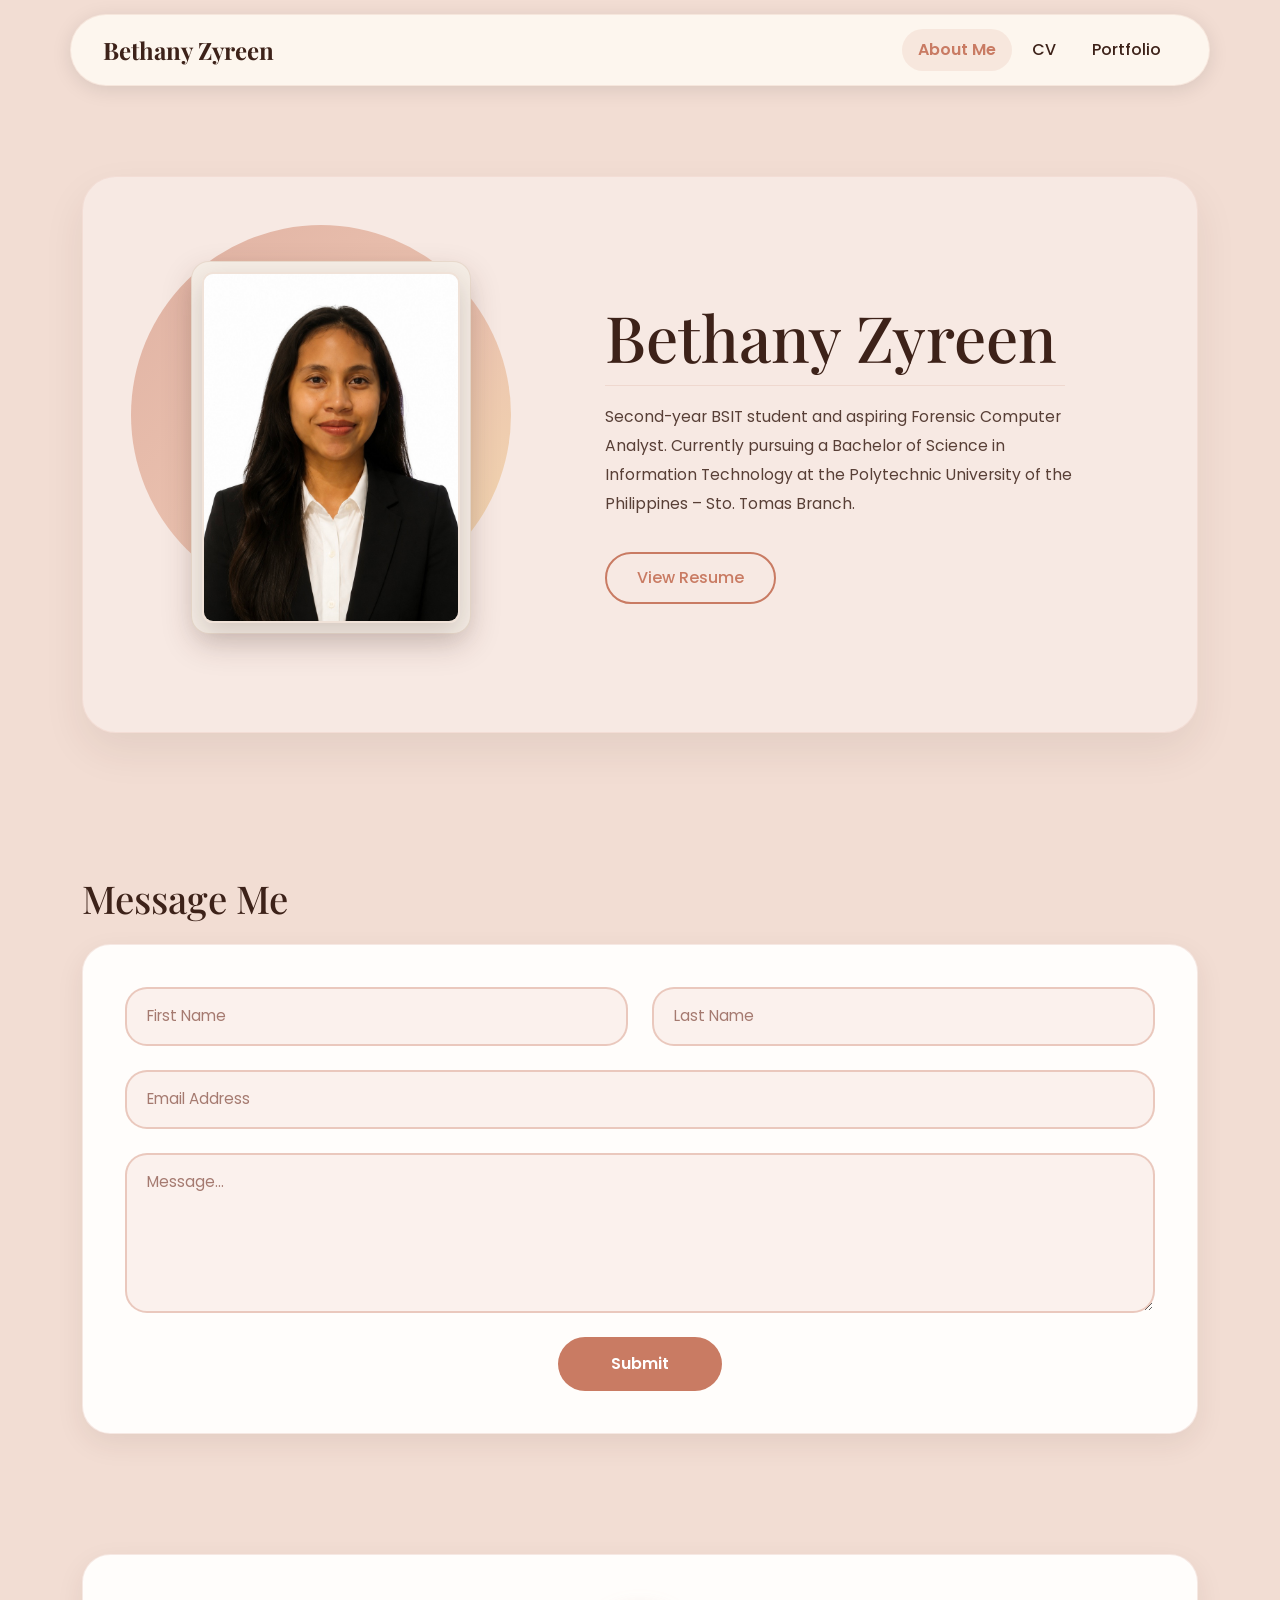
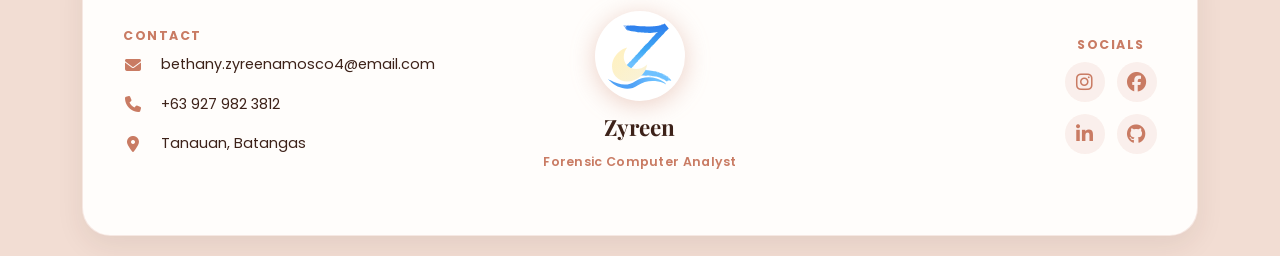
==== index.html @ 539d7c27 "personal portfolio" ====
<!DOCTYPE html>
<html lang="en">

<head>
  <meta charset="UTF-8">
  <meta name="viewport" content="width=device-width, initial-scale=1.0">
  <title> Zyreen – Portfolio</title>
  <link rel="icon" type="image/svg+xml" href="assets/img/Group13.svg">
  <link href="https://cdn.jsdelivr.net/npm/bootstrap@5.3.3/dist/css/bootstrap.min.css" rel="stylesheet">
  <link
    href="https://fonts.googleapis.com/css2?family=Playfair+Display:wght@600;700&family=Italianno&family=Poppins:wght@300;400;500;600&display=swap"
    rel="stylesheet">
  <link rel="stylesheet" href="https://cdnjs.cloudflare.com/ajax/libs/font-awesome/6.5.0/css/all.min.css">
  <link rel="stylesheet" href="assets/css/style.css">
</head>

<body>

  <!-- NAVBAR -->
  <nav class="navbar navbar-expand-lg fixed-top custom-nav">
    <div class="container">
      <a class="navbar-brand logo" href="index.html"> Bethany Zyreen</a>
      <button class="navbar-toggler" type="button" data-bs-toggle="collapse" data-bs-target="#menu" aria-controls="menu"
        aria-expanded="false" aria-label="Toggle navigation">
        <span class="navbar-toggler-icon"></span>
      </button>
      <div class="collapse navbar-collapse" id="menu">
        <ul class="navbar-nav ms-auto">
          <li class="nav-item"><a href="index.html" class="nav-link active">About Me</a></li>
          <li class="nav-item"><a href="cv.html" class="nav-link">CV</a></li>
          <li class="nav-item"><a href="portfolio.html" class="nav-link">Portfolio</a></li>
        </ul>
      </div>
    </div>
  </nav>

  <!-- HERO -->
  <section class="hero-section">
    <div class="container">
      <div class="hero-flex">

        <div class="hero-photo-col">
          <span class="hero-decor-circle" aria-hidden="true"></span>
          <div class="photo-frame">
            <div class="profile-wrapper">
              <img src="assets/img/pfpf.jpeg" alt="Profile" class="hero-image">
            </div>
          </div>
        </div>

        <div class="hero-text-col">
          <h2 class="hero-name-script">Bethany Zyreen</h2>
          <div class="hero-divider"></div>
          <p class="hero-text">
            Second-year BSIT student and aspiring Forensic Computer Analyst. Currently pursuing a Bachelor of Science in
            Information Technology at the Polytechnic University of the Philippines – Sto. Tomas Branch.
          </p>

          <a href="resume.html" class="btn btn-main hero-btn">View Resume</a>
        </div>

      </div>
    </div>
  </section>

  <!-- CONTACT -->
  <section class="section">
    <div class="container">
      <h2 class="section-title">Message Me</h2>
      <div class="card-section">
        <form action="https://formspree.io/f/xqeowqlp" method="POST">
          <div class="row">
            <div class="col-12 col-md-6 mb-4">
              <input type="text" name="first_name" class="form-control custom-input" placeholder="First Name" required>
            </div>
            <div class="col-12 col-md-6 mb-4">
              <input type="text" name="last_name" class="form-control custom-input" placeholder="Last Name" required>
            </div>
          </div>
          <input type="email" name="email" class="form-control custom-input mb-4" placeholder="Email Address" required>
          <textarea rows="5" name="message" class="form-control custom-input" placeholder="Message..."
            required></textarea>
          <div class="text-center mt-4">
            <button class="btn btn-submit">Submit</button>
          </div>
        </form>
      </div>
    </div>
  </section>

  <!-- FOOTER -->
  <footer>
    <div class="container">
      <div class="footer-card">
        <div class="row g-4 align-items-center">

          <div class="col-12 col-lg-4 order-1 order-lg-1">
            <p class="footer-section-label">Contact</p>
            <div class="footer-contact">
              <p class="footer-contact-item"><i
                  class="fas fa-envelope footer-icon"></i><span>bethany.zyreenamosco4@email.com</span></p>
              <p class="footer-contact-item"><i class="fas fa-phone footer-icon"></i><span>+63 927 982 3812</span></p>
              <p class="footer-contact-item"><i class="fas fa-map-marker-alt footer-icon"></i><span>Tanauan,
                  Batangas</span></p>
            </div>
          </div>

          <div class="col-12 col-lg-4 order-3 order-lg-2">
            <div class="footer-center">
              <img src="assets/img/Group 20.svg" alt="Zyreen Logo" class="footer-logo-svg">
              <p class="footer-logo-name">Zyreen</p>
              <p class="footer-logo-tagline">Forensic Computer Analyst</p>
            </div>
          </div>

          <div class="col-12 col-lg-4 order-2 order-lg-3 d-flex justify-content-end">
            <div>
              <p class="footer-section-label">Socials</p>
              <div class="footer-socials-icons">
                <a href="https://instagram.com/zyrnchl" target="_blank" rel="noopener noreferrer"
                  class="social-icon-btn" title="Instagram">
                  <i class="fab fa-instagram"></i>
                </a>
                <a href="https://facebook.com/bethanyzyreen" target="_blank" rel="noopener noreferrer"
                  class="social-icon-btn" title="Facebook">
                  <i class="fab fa-facebook"></i>
                </a>
                <a href="https://www.linkedin.com/in/bethanyzyreenamosco" target="_blank" rel="noopener noreferrer"
                  class="social-icon-btn" title="LinkedIn">
                  <i class="fab fa-linkedin-in"></i>
                </a>
                <a href="https://github.com/bethanyzyreen" target="_blank" rel="noopener noreferrer"
                  class="social-icon-btn" title="GitHub">
                  <i class="fab fa-github"></i>
                </a>
              </div>
            </div>
          </div>
        </div>
      </div>
    </div>
  </footer>

  <script src="https://cdn.jsdelivr.net/npm/bootstrap@5.3.3/dist/js/bootstrap.bundle.min.js"></script>
  <script src="assets/js/script.js"></script>
</body>

</html>
---- assets/css/style.css ----
:root {
  --bg: #f2ddd3;
  --nav: #fdf6ee;
  --card: #fff;
  --accent-light: #e8b4a0;
  --accent: #c97b63;
  --dark: #3d2219;
}

body {
  background: var(--bg);
  font-family: 'Poppins', sans-serif;
  padding-top: 100px;
  color: var(--dark);
}

/* ── TYPOGRAPHY ── */
.logo,
.section-title,
.hero-title {
  font-family: 'Playfair Display', serif;
}

/* ── NAVBAR ── */
.custom-nav {
  background: transparent !important;
  box-shadow: none !important;
  padding: 16px 0;
}

.custom-nav .container {
  background: var(--nav);
  border-radius: 50px;
  box-shadow: 0 4px 20px rgba(0, 0, 0, .10);
  padding: 12px 32px !important;
}

.logo {
  font-size: 1.5rem;
  font-weight: 700;
  color: var(--dark) !important;
  text-decoration: none;
}

.nav-link {
  font-weight: 500;
  color: var(--dark) !important;
  margin-left: 8px;
}

/* ── HERO ── */
.hero-section {
  padding: 50px 0;
}

.hero-card {
  background: #fff;
  padding: 20px;
  border-radius: 35px;
  box-shadow: 0 8px 25px rgba(0, 0, 0, .08);
}

.hero-text-col {
  padding-left: 20px;
}

.hero-title {
  font-size: 2.6rem;
  margin-bottom: 6px;
}

.location {
  color: var(--accent);
  font-weight: 600;
  margin-bottom: 16px;
}

.hero-text {
  line-height: 1.8;
  margin-bottom: 24px;
  font-size: 0.95rem;
}

.btn-main,
.btn-project,
.btn-submit {

  border: 2px solid var(--accent);
  color: var(--accent);
  border-radius: 50px;
  padding: 12px 30px;
  font-weight: 500;
  background: transparent;
  text-decoration: none;
  display: inline-block;
  transition: all 0.25s ease;
}


.btn-main,
.btn-project {
  padding: 12px 30px;
}

.hero-btn-col {
  width: 100%;
  margin-top: 24px;
  text-align: center;
}

.hero-btn-col .btn-main {
  display: inline-block;
  width: 100%;
  max-width: 420px;
  text-align: center;
}

@media (max-width: 480px) {
  .hero-btn-col .btn-main {
    padding: 12px 20px;
    font-size: 0.92rem;
    max-width: 100%;
  }
}

.btn-submit {
  padding: 14px 52px;
  font-weight: 600;
}

.btn-main:hover,
.btn-project:hover,
.btn-submit:hover {
  background: var(--accent);
  color: white;
  opacity: 0.95;
}

/* ── SECTIONS ── */
.section {
  padding: 70px 0;
}

.section-title {
  font-size: 2.4rem;
  margin-bottom: 24px;
  color: var(--dark);
}

.card-section {
  background: white;
  padding: 40px;
  border-radius: 30px;
  box-shadow: 0 8px 25px rgba(0, 0, 0, .08);
}

/* ── SKILLS ── */
.skill-list {
  list-style: disc;
  padding-left: 20px;
  line-height: 2.2;
}

.skill-list li {
  font-size: 0.95rem;
}

/* ── EDUCATION ── */
.education-list {
  list-style: disc;
  padding-left: 20px;
}

.education-list li {
  margin-bottom: 20px;
  line-height: 1.8;
  font-size: 0.95rem;
}

.education-list li:last-child {
  margin-bottom: 0;
}

/* ── PROJECTS GRID ── */
.project-grid {
  display: grid;
  grid-template-columns: repeat(auto-fit, minmax(300px, 1fr));
  gap: 28px;
  align-items: stretch;
}

.project-card {
  display: flex;
  flex-direction: row;
  overflow: hidden;
  border-radius: 25px;
  background: white;
  box-shadow: 0 5px 20px rgba(0, 0, 0, .08);
}

.project-image {
  position: relative;
  width: 38%;
  flex-shrink: 0;
  padding: 22px;
  display: flex;
  align-items: center;
  justify-content: center;
  background: var(--accent-light);
  overflow: hidden;
}

.project-image img {
  max-width: 100%;
  max-height: 100%;
  width: auto;
  height: auto;
  object-fit: contain;
  border-radius: 14px;
  box-shadow: 0 14px 30px rgba(61, 34, 25, 0.2);
  transition: transform 0.45s ease, box-shadow 0.45s ease;
}

.project-card:hover .project-image img {
  transform: translateY(-4px) scale(1.035);
  box-shadow: 0 18px 36px rgba(61, 34, 25, 0.26);
}

.project-content {
  padding: 28px;
  flex: 1;
  display: flex;
  flex-direction: column;
}

.project-content h3 {
  font-family: 'Playfair Display', serif;
  font-size: 1.18rem;
  font-weight: 700;
  letter-spacing: 0.2px;
  margin: 8px 0 12px;
  line-height: 1.35;
  color: var(--dark);
}

.project-content p {
  font-size: 0.9rem;
  line-height: 1.7;
  color: #6b4e44;
  margin-bottom: 18px;
}

.project-content .project-tags {
  margin-bottom: 22px;
}

.btn-project {
  border: 2px solid var(--accent);
  color: var(--accent);
  border-radius: 50px;
  padding: 10px 26px;
  font-size: 0.88rem;
  font-weight: 600;
  background: transparent;
  display: inline-flex;
  align-items: center;
  gap: 8px;
  align-self: flex-start;
  margin-top: auto;
  transition: all .25s ease;
}

.btn-project:hover {
  background: var(--accent);
  color: white;
}

.project-content .d-flex.gap-2 {
  flex-wrap: nowrap;
}

.project-content .d-flex.gap-2 .btn-project {
  flex: 1 1 auto;
  justify-content: center;
  white-space: nowrap;
}

@media (max-width: 480px) {
  .project-content .d-flex.gap-2 {
    gap: 8px !important;
  }

  .project-content .d-flex.gap-2 .btn-project {
    padding: 9px 12px;
    font-size: 0.78rem;
    gap: 5px;
  }

  .project-content .d-flex.gap-2 .btn-project i {
    font-size: 0.85rem;
  }
}

/* ── CONTACT FORM ── */
.card-section {
  background: #fff;
  padding: 40px;
  border-radius: 30px;
  border: 1px solid rgba(201, 123, 99, 0.18);
  box-shadow: 0 10px 30px rgba(0, 0, 0, 0.06);
}

.card-section form {
  color: var(--dark);
}

.card-section .section-title {
  color: var(--dark);
}

.custom-input {
  border: 2px solid rgba(201, 123, 99, 0.35);
  border-radius: 22px;
  padding: 16px 20px;
  font-family: 'Poppins', sans-serif;
  font-size: 0.95rem;
  background: #fbf1ed;
  color: #3a2320;
  transition: border-color 0.25s ease, background 0.25s ease, box-shadow 0.25s ease;
}

.custom-input::placeholder {
  color: #a57a70;
  opacity: 1;
}

.custom-input:focus {
  border-color: var(--accent);
  background: white;
  box-shadow: 0 0 0 4px rgba(201, 123, 99, 0.12);
}

textarea.custom-input {
  min-height: 160px;
  resize: vertical;
}

.page-transition-overlay {
  position: fixed;
  inset: 0;
  z-index: 9999;
  background: var(--bg);
  opacity: 1;
  pointer-events: none;
  transition: opacity 0.4s ease;
}

.page-transition-overlay.hidden {
  opacity: 0;
}

.page-transition-overlay.visible {
  opacity: 1;
  pointer-events: all;
}

.btn-submit {
  background: var(--accent);
  color: white;
  padding: 14px 52px;
  border-radius: 50px;
  font-weight: 600;
  border: 1px solid transparent;
  transition: transform 0.2s ease, opacity 0.2s ease, box-shadow 0.2s ease;
  position: relative;
  overflow: hidden;
}

.btn-main,
.btn-project,
.btn-submit,
.back-link {
  transition: transform 0.25s ease, opacity 0.25s ease, box-shadow 0.25s ease;
  position: relative;
  overflow: hidden;
}

.btn-main:hover,
.btn-project:hover,
.btn-submit:hover,
.back-link:hover {
  opacity: 0.95;
  transform: translateY(-2px) scale(1.01);
}

.btn-submit:focus,
.btn-submit:active,
.btn-main:focus,
.btn-main:active,
.btn-project:focus,
.btn-project:active {
  outline: none;
  background: var(--accent);
  color: white;
  box-shadow: 0 0 0 6px rgba(201, 123, 99, 0.18);
}

.back-link:focus,
.back-link:active {
  outline: none;
  background: transparent;
  color: var(--accent);
  box-shadow: none;
}

.animated-card {
  opacity: 0;
  transform: translateY(22px);
  transition: opacity 0.55s ease, transform 0.55s ease;
}

.animated-card.visible {
  opacity: 1;
  transform: translateY(0);
}

.ripple {
  position: absolute;
  border-radius: 50%;
  transform: scale(0);
  background: rgba(255, 255, 255, 0.45);
  pointer-events: none;
}

@keyframes ripple-effect {
  to {
    transform: scale(4);
    opacity: 0;
  }
}

/* ── RESPONSIVE: TABLET ── */
@media (max-width: 991px) {
  .project-grid {
    grid-template-columns: repeat(auto-fit, minmax(280px, 1fr));
    gap: 24px;
  }

  .project-content {
    padding: 26px;
  }

  .project-content h3 {
    font-size: 1.12rem;
  }
}

/* ── RESPONSIVE: MOBILE ── */
@media (max-width: 767px) {
  .card-section {
    padding: 20px 16px;
  }

  .project-grid {
    grid-template-columns: 1fr;
    gap: 20px;
  }

  .project-card {
    flex-direction: column;
    border-radius: 20px;
  }

  .project-image {
    width: 100%;
    height: 190px;
    padding: 16px;
  }

  .project-content {
    padding: 22px 20px;
  }

  .project-content h3 {
    font-size: 1.05rem;
    margin: 6px 0 10px;
  }

  .project-content p {
    font-size: 0.88rem;
    margin-bottom: 14px;
  }

  .project-tags {
    gap: 6px;
  }

  .tag {
    font-size: 0.72rem;
    padding: 3px 10px;
  }

  .btn-project {
    padding: 9px 22px;
    font-size: 0.85rem;
  }

  .page-header {
    padding: 30px 0 16px;
  }

  .section-title {
    font-size: 1.9rem;
  }
}

/* ── FOOTER ── */
footer {
  padding: 40px 0 20px;
}

.footer-card {
  background: white;
  padding: 36px 40px;
  border-radius: 30px;
  box-shadow: 0 8px 25px rgba(0, 0, 0, .08);
  font-size: 0.93rem;
}

.footer-card p {
  margin-bottom: 8px;
}

.footer-icon {
  color: var(--accent);
  margin-right: 8px;
  font-size: 1rem;
}

.copyright {
  text-align: center;
  margin-top: 30px;
  font-weight: 600;
  font-size: 0.9rem;
  color: var(--dark);
}

/* ── SUNSET PAGES PROJECT ── */
.sunset-bg {
  background: linear-gradient(160deg, #c97b63 0%, #d4886a 30%, #e8a87c 55%, #f2c87a 80%, #c97b63 100%);
  display: flex;
  align-items: center;
  justify-content: center;
}

.sunset-icon {
  font-size: 3rem;
  color: rgba(255, 255, 255, 0.85);
  text-align: center;
}

.project-badge {
  display: inline-block;
  background: var(--accent-light);
  color: var(--dark);
  font-size: 0.75rem;
  font-weight: 600;
  padding: 4px 14px;
  border-radius: 50px;
  margin-bottom: 14px;
}

.project-tags {
  display: flex;
  flex-wrap: wrap;
  gap: 8px;
  margin-top: 10px;
}

.tag {
  background: #f9ede8;
  color: var(--accent);
  border: 1px solid var(--accent-light);
  font-size: 0.78rem;
  font-weight: 500;
  padding: 4px 12px;
  border-radius: 50px;
}

.page-header {
  padding: 50px 0 30px;
}

.page-subtitle {
  color: var(--accent);
  font-weight: 500;
  font-size: 1rem;
  margin-top: -10px;
  margin-bottom: 0;
}

.nav-link.active {
  color: var(--accent) !important;
  font-weight: 600;
}

.timeline-list {
  list-style: none;
  padding: 0;
  margin: 0;
  position: relative;
}

.timeline-list::before {
  content: '';
  position: absolute;
  left: 10px;
  top: 8px;
  bottom: 8px;
  width: 2px;
  background: var(--accent-light);
}

.timeline-item {
  display: flex;
  gap: 20px;
  margin-bottom: 32px;
  position: relative;
}

.timeline-item:last-child {
  margin-bottom: 0;
}

.timeline-dot {
  width: 22px;
  height: 22px;
  border-radius: 50%;
  background: var(--accent);
  flex-shrink: 0;
  margin-top: 2px;
  box-shadow: 0 0 0 4px var(--accent-light);
  z-index: 1;
}

.timeline-body {
  flex: 1;
}

.timeline-year {
  display: inline-block;
  background: var(--accent-light);
  color: var(--dark);
  font-size: 0.75rem;
  font-weight: 600;
  padding: 3px 12px;
  border-radius: 50px;
  margin-bottom: 6px;
}

.timeline-body h5 {
  font-family: 'Playfair Display', serif;
  font-size: 1.05rem;
  margin-bottom: 2px;
}

.timeline-body p {
  font-size: 0.88rem;
  color: #7a5a50;
  margin: 0;
}

/* ── SKILL BARS (CV Skills) ── */
.skill-group-label {
  font-weight: 600;
  font-size: 0.85rem;
  text-transform: uppercase;
  letter-spacing: 1px;
  color: var(--accent);
  margin-bottom: 16px;
}

.skill-bars {
  display: flex;
  flex-direction: column;
  gap: 14px;
}

.skill-bar-item {
  display: flex;
  flex-direction: column;
  align-items: stretch;
  gap: 10px;
  padding: 16px 18px;
  background: linear-gradient(135deg, #fffaf7 20%, #ffffff 65%);
  border: 1px solid rgba(201, 123, 99, 0.14);
  border-radius: 16px;
  box-shadow: 0 8px 20px rgba(201, 123, 99, 0.08);
  transition: transform 0.2s ease, box-shadow 0.2s ease, border-color 0.2s ease;
}

.skill-bar-item:hover {
  transform: translateY(-2px);
  border-color: rgba(201, 123, 99, 0.3);
  box-shadow: 0 12px 26px rgba(201, 123, 99, 0.14);
}

.skill-bar-item span {
  display: flex;
  align-items: center;
  gap: 8px;
  width: auto;
  font-size: 0.9rem;
  font-weight: 600;
  color: var(--dark);
}

.skill-bar-item span::before {
  content: "";
  width: 9px;
  height: 9px;
  border-radius: 50%;
  background: var(--accent);
  box-shadow: 0 0 0 5px rgba(201, 123, 99, 0.12);
  flex-shrink: 0;
}

.bar {
  width: 100%;
  height: 11px;
  background: #f4e4dc;
  border-radius: 50px;
  overflow: hidden;
  box-shadow: inset 0 1px 3px rgba(61, 34, 25, 0.08);
}

.fill {
  height: 100%;
  background: linear-gradient(90deg, var(--accent) 0%, #df9b7c 58%, #f0c97a 100%);
  border-radius: 50px;
  box-shadow: 0 3px 10px rgba(201, 123, 99, 0.25);
}

/* ── SUNSET PAGES EXPANDED CARD ── */
.project-card--vertical {
  flex-direction: column;
}

.sunset-bg--wide {
  width: 100%;
  min-height: 200px;
  padding: 40px 20px;
  flex-direction: column;
  gap: 12px;
}

.sunset-tagline {
  color: rgba(255, 255, 255, 0.92);
  font-style: italic;
  font-size: 0.95rem;
  margin-top: 12px;
  margin-bottom: 0;
  text-align: center;
  line-height: 1.6;
}

/* About / section blocks inside card */
.sp-block {
  margin-bottom: 22px;
}

.sp-heading {
  font-weight: 700;
  font-size: 0.82rem;
  text-transform: uppercase;
  letter-spacing: 1px;
  color: var(--accent);
  margin-bottom: 10px;
}

.sp-heading i {
  margin-right: 6px;
}

.sp-block p {
  margin-bottom: 8px;
}

/* Genre list */
.sp-genres {
  display: flex;
  flex-direction: column;
  gap: 10px;
}

.sp-genre-item {
  background: #fdf6ee;
  border-left: 3px solid var(--accent);
  border-radius: 0 12px 12px 0;
  padding: 10px 16px;
}

.sp-genre-title {
  display: block;
  font-weight: 600;
  font-size: 0.92rem;
  color: var(--dark);
  margin-bottom: 2px;
}

.sp-genre-desc {
  font-size: 0.83rem;
  color: #7a5a50;
}

/* Feature pills */
.sp-features {
  display: flex;
  flex-wrap: wrap;
  gap: 10px;
}

.sp-feature {
  background: #fdf6ee;
  border: 1px solid var(--accent-light);
  border-radius: 50px;
  padding: 7px 16px;
  font-size: 0.83rem;
  font-weight: 500;
  color: var(--dark);
}

.sp-feature i {
  color: var(--accent);
  margin-right: 6px;
}

/* ── PROJECT DETAIL PAGES ── */
.detail-hero {
  padding: 80px 20px 60px;
  text-align: center;
}

.sunset-hero {
  background: linear-gradient(160deg, #c97b63 0%, #d4886a 35%, #e8a87c 60%, #f2c97a 100%);
}

.furniture-hero {
  background: linear-gradient(160deg, #c97b63 0%, #d4956a 40%, #e8b86a 75%, #f0c97a 100%);
}

.detail-hero-icon {
  font-size: 3.5rem;
  color: rgba(255, 255, 255, 0.9);
  margin-bottom: 16px;
  display: block;
}

.detail-hero-title {
  font-family: 'Playfair Display', serif;
  font-size: 2.8rem;
  color: white;
  margin-bottom: 8px;
  text-shadow: 0 2px 10px rgba(0, 0, 0, 0.15);
}

.detail-hero-sub {
  color: rgba(255, 255, 255, 0.88);
  font-size: 1rem;
  font-weight: 500;
  margin-bottom: 10px;
}

.detail-hero-tagline {
  color: rgba(255, 255, 255, 0.92);
  font-style: italic;
  font-size: 1rem;
  margin-bottom: 20px;
}

.detail-badges {
  display: flex;
  gap: 10px;
  justify-content: center;
  flex-wrap: wrap;
  margin-top: 10px;
}

.detail-badges .project-badge {
  background: rgba(255, 255, 255, 0.3);
  color: white;
  border: 1px solid rgba(255, 255, 255, 0.5);
  font-size: 0.82rem;
}

.back-link {
  color: var(--accent);
  font-weight: 600;
  font-size: 0.9rem;
  text-decoration: none;
  display: inline-flex;
  align-items: center;
  gap: 8px;
  transition: opacity .2s;
}

.back-link:hover {
  opacity: 0.75;
  color: var(--accent);
}

.feature-card {
  display: flex;
  gap: 16px;
  align-items: flex-start;
  background: #fdf6ee;
  border-radius: 20px;
  padding: 20px;
  height: 100%;
}

.feature-icon {
  width: 46px;
  height: 46px;
  background: var(--accent);
  border-radius: 12px;
  display: flex;
  align-items: center;
  justify-content: center;
  color: white;
  font-size: 1.1rem;
  flex-shrink: 0;
}

.feature-card h6 {
  font-weight: 600;
  margin-bottom: 6px;
  font-size: 0.95rem;
}

.feature-card p {
  font-size: 0.87rem;
  color: #7a5a50;
  margin: 0;
  line-height: 1.6;
}

/* ── FOOTER LAYOUT FIX ── */
.footer-card .row {
  gap: 0;
  position: relative;
  align-items: center;
}

.footer-card .col-lg-4 {
  display: flex;
  flex-direction: column;
  justify-content: center !important;
}

.footer-card .col-lg-4:nth-child(1) {
  align-items: flex-start;
}

.footer-card .col-lg-4:nth-child(2) {
  align-items: center;
}

.footer-card .col-lg-4:nth-child(3) {
  align-items: flex-end;
}

.footer-card .col-lg-4:nth-child(3)>div {
  display: flex;
  flex-direction: column;
  align-items: center;
}

.footer-card .col-md-6 p {
  display: flex;
  align-items: center;
  gap: 8px;
  margin-bottom: 10px;
  font-size: 0.9rem;
}

.footer-card .col-md-6:first-child p strong {
  min-width: 70px;
}

/* ── PROJECT DETAIL PAGES ── */
.detail-hero {
  padding: 80px 20px 60px;
  text-align: center;
}

.project-screenshot {
  overflow: hidden;
  border-radius: 30px;
  box-shadow: 0 8px 25px rgba(0, 0, 0, .12);
  border: none !important;
}

.project-screenshot img {
  width: 100%;
  display: block;
  object-fit: cover;
}

.sunset-hero {
  background: linear-gradient(160deg, #c97b63 0%, #d4886a 35%, #e8a87c 60%, #f2c97a 100%);
}

.furniture-hero {
  background:
    linear-gradient(160deg, #b56b55 0%, #c97b63 35%, #d4956a 60%, #e8c278 100%);
}

.kodular-hero {
  background: linear-gradient(160deg, #3d2219 0%, #c97b63 60%, #e8b4a0 100%);
}


.detail-hero-icon {
  font-size: 3.5rem;
  color: rgba(255, 255, 255, 0.9);
  margin-bottom: 16px;
  display: block;
}

.detail-hero-title {
  font-family: 'Playfair Display', serif;
  font-size: 2.8rem;
  color: white;
  margin-bottom: 8px;
  text-shadow: 0 2px 10px rgba(0, 0, 0, 0.15);
}

.detail-hero-sub {
  color: rgba(255, 255, 255, 0.88);
  font-size: 1rem;
  font-weight: 500;
  margin-bottom: 10px;
}

.detail-hero-tagline {
  color: rgba(255, 255, 255, 0.92);
  font-style: italic;
  font-size: 1rem;
  margin-bottom: 20px;
}

.detail-badges {
  display: flex;
  gap: 10px;
  justify-content: center;
  flex-wrap: wrap;
  margin-top: 10px;
}

.detail-badges .project-badge {
  background: rgba(255, 255, 255, 0.3);
  color: white;
  border: 1px solid rgba(255, 255, 255, 0.5);
  font-size: 0.82rem;
}

.back-link {
  color: var(--accent);
  font-weight: 600;
  font-size: 0.9rem;
  text-decoration: none;
  display: inline-flex;
  align-items: center;
  gap: 8px;
  transition: opacity .2s;
}

.back-link:hover {
  opacity: 0.75;
  color: var(--accent);
}

.feature-card {
  display: flex;
  gap: 16px;
  align-items: flex-start;
  background: #fdf6ee;
  border-radius: 20px;
  padding: 20px;
  height: 100%;
}

.feature-icon {
  width: 46px;
  height: 46px;
  background: var(--accent);
  border-radius: 12px;
  display: flex;
  align-items: center;
  justify-content: center;
  color: white;
  font-size: 1.1rem;
  flex-shrink: 0;
}

.feature-card h6 {
  font-weight: 600;
  margin-bottom: 6px;
  font-size: 0.95rem;
}

.feature-card p {
  font-size: 0.87rem;
  color: #7a5a50;
  margin: 0;
  line-height: 1.6;
}

.project-summary-grid {
  display: grid;
  grid-template-columns: repeat(auto-fit, minmax(240px, 1fr));
  gap: 20px;
  margin-top: 26px;
}

.about-project-grid {
  margin-top: 28px;
}

.project-summary-item {
  background: #fdf2ec;
  border-radius: 28px;
  padding: 28px;
  transition: transform 0.25s ease, box-shadow 0.25s ease;
  min-height: 240px;
}

.project-summary-item:hover {
  transform: translateY(-4px);
  box-shadow: 0 20px 35px rgba(0, 0, 0, 0.08);
}

.project-summary-icon {
  width: 52px;
  height: 52px;
  border-radius: 18px;
  display: flex;
  align-items: center;
  justify-content: center;
  background: rgba(201, 123, 99, 0.95);
  color: white;
  margin-bottom: 18px;
  font-size: 1.2rem;
}

.project-summary-item h5 {
  font-size: 1.05rem;
  margin-bottom: 10px;
  color: var(--dark);
}

.project-summary-item p {
  margin: 0;
  color: #765646;
  font-size: 0.95rem;
  line-height: 1.7;
}

/* ── PROJECT CARD GRADIENT PANELS ── */
.furniture-panel {
  background: linear-gradient(160deg, #c97b63 0%, #d4956a 40%, #e8b86a 75%, #f0c97a 100%);
  display: flex;
  align-items: center;
  justify-content: center;
}

.sunset-panel {
  background: linear-gradient(160deg, #c97b63 0%, #d4886a 30%, #e8a87c 55%, #f2c87a 80%, #c97b63 100%);
  display: flex;
  align-items: center;
  justify-content: center;
}

.kodular-panel {
  background: linear-gradient(160deg, #c97b63 0%, #d4886a 30%, #e8a87c 55%, #f2c87a 80%, #c97b63 100%);
  display: flex;
  align-items: center;
  justify-content: center;
}



/* ── CONTAINER FLUID (Furniture & Sunset Pages) ── */
.furniture-hero .container-fluid,
.sunset-hero .container-fluid,
.section .container-fluid {
  width: 100%;
  padding-left: 48px;
  padding-right: 48px;
  max-width: 100%;
}

@media (max-width: 768px) {

  .furniture-hero .container-fluid,
  .sunset-hero .container-fluid,
  .section .container-fluid {
    padding-left: 20px;
    padding-right: 20px;
  }
}

.project-screenshots-col {
  display: flex;
  flex-direction: column;
  gap: 1.5rem;
}

.project-screenshots-col .project-screenshot img {
  width: 100%;
  height: auto;
  display: block;
}

/* ── FOOTER ENHANCED ── */
.footer-center {
  display: flex;
  flex-direction: column;
  align-items: center;
  justify-content: center;
  padding: 20px 0;
  text-align: center;
}

.footer-logo-svg {
  width: 90px;
  height: 90px;
  filter: drop-shadow(0 4px 12px rgba(201, 123, 99, 0.35));
  transition: transform 0.3s ease;
}

.footer-logo-svg:hover {
  transform: scale(1.05);
}

.footer-logo-name {
  font-family: 'Playfair Display', serif;
  font-size: 1.4rem;
  font-weight: 700;
  color: var(--dark);
  margin: 10px 0 2px;
}

.footer-logo-tagline {
  font-size: 0.78rem;
  color: var(--accent);
  font-weight: 500;
  letter-spacing: 0.5px;
  margin: 0;
}

.footer-section-label {
  font-weight: 700;
  font-size: 0.78rem;
  text-transform: uppercase;
  letter-spacing: 1.5px;
  color: var(--accent);
  margin-bottom: 14px;
}

.footer-contact {
  display: flex;
  flex-direction: column;
  gap: 10px;
}

.footer-contact-item {
  display: flex;
  align-items: center;
  gap: 10px;
  margin: 0;
  font-size: 0.9rem;
  color: var(--dark);
  padding: 0;
}

.footer-contact-item i {
  min-width: 20px;
  text-align: center;
  color: var(--accent);
  font-size: 1rem;
}

.footer-contact-item span {
  display: inline-block;
}

.footer-socials-icons {
  display: grid;
  grid-template-columns: repeat(2, 40px);
  gap: 12px;
  justify-content: center;
  align-items: center;
}

.social-icon-btn {
  display: inline-flex;
  align-items: center;
  justify-content: center;
  width: 40px;
  height: 40px;
  background: rgba(201, 123, 99, 0.1);
  border-radius: 50%;
  color: var(--accent);
  font-size: 1.2rem;
  transition: all 0.3s ease;
  text-decoration: none;
}

.social-icon-btn:hover {
  background: var(--accent);
  color: white;
  transform: translateY(-3px);
  box-shadow: 0 6px 16px rgba(201, 123, 99, 0.25);
}

.social-icon-btn:active {
  transform: translateY(-1px);
}

.footer-contact {
  display: flex;
  flex-direction: column;
  gap: 10px;
}

.footer-contact-item {
  display: flex;
  align-items: center;
  gap: 10px;
  margin: 0;
  font-size: 0.9rem;
  color: var(--dark);
  padding: 0;
}

.footer-contact-item i {
  min-width: 20px;
  text-align: center;
  color: var(--accent);
  font-size: 1rem;
}

.footer-contact-item span {
  display: inline-block;
}

.footer-nav-link {
  color: var(--dark);
  text-decoration: none;
  font-size: 0.9rem;
  transition: color 0.2s;
}

.footer-nav-link:hover {
  color: var(--accent);
}

/* ── FOOTER RESPONSIVE ── */
@media (max-width: 1199px) {
  .footer-socials-icons {
    grid-template-columns: repeat(2, 40px);
  }
}

@media (max-width: 991px) {
  .footer-card {
    padding: 28px 24px;
  }

  .col-lg-4 {
    width: 100%;
  }

  /* Contact stays at top */
  .col-lg-4:nth-child(1) {
    margin-bottom: 24px;
    border-bottom: 1px solid rgba(201, 123, 99, 0.08);
    padding-bottom: 24px;
  }

  /* Socials move to right of contact on tablet */
  .col-lg-4:nth-child(3) {
    position: absolute;
    top: 28px;
    right: 24px;
    margin-top: 0;
  }

  .col-lg-4:nth-child(3) .footer-section-label {
    display: block;
    margin-bottom: 8px;
    font-size: 0.7rem;
  }

  .footer-socials-icons {
    grid-template-columns: repeat(2, 40px);
  }

  /* Logo centered at bottom */
  .col-lg-4:nth-child(2) {
    margin-top: 20px;
    padding-top: 20px;
  }

  .footer-center {
    text-align: center;
  }

  .footer-logo-svg {
    width: 75px;
    height: 75px;
  }

  .footer-logo-name {
    font-size: 1.15rem;
  }

  .social-icon-btn {
    width: 38px;
    height: 38px;
    font-size: 1.1rem;
  }
}

@media (max-width: 767px) {
  .footer-card {
    padding: 20px 16px;
    position: relative;
  }

  .col-lg-4 {
    margin-bottom: 0;
  }

  /* Contact at top */
  .col-lg-4:nth-child(1) {
    margin-bottom: 12px;
    padding-bottom: 12px;
    border-bottom: 1px solid rgba(201, 123, 99, 0.08);
  }

  /* Socials on right, small */
  .col-lg-4:nth-child(3) {
    position: absolute;
    top: 20px;
    right: 16px;
    width: auto;
    margin-top: 0;
  }

  .col-lg-4:nth-child(3) .footer-section-label {
    display: block;
    margin-bottom: 6px;
    font-size: 0.65rem;
  }

  .footer-socials-icons {
    grid-template-columns: repeat(2, 32px);
    gap: 10px;
  }

  /* Logo centered */
  .col-lg-4:nth-child(2) {
    margin-top: 18px;
    padding-top: 8px;
  }

  .footer-center {
    text-align: center;
  }

  .footer-logo-svg {
    width: 60px;
    height: 60px;
  }

  .footer-logo-name {
    font-size: 0.95rem;
    margin: 6px 0 2px;
  }

  .footer-logo-tagline {
    font-size: 0.65rem;
  }

  .footer-section-label {
    font-size: 0.65rem;
    margin-bottom: 8px;
  }

  .footer-contact {
    gap: 6px;
  }

  .footer-contact-item {
    font-size: 0.75rem;
    gap: 6px;
  }

  .footer-contact-item i {
    min-width: 16px;
    font-size: 0.8rem;
  }

  .social-icon-btn {
    width: 32px;
    height: 32px;
    font-size: 0.9rem;
  }

  .footer-card p {
    font-size: 0.75rem;
    margin-bottom: 4px;
  }
}

/* ── FURNITURE PRODUCT COLLECTION TABLE ── */
.furniture-table {
  width: 100%;
  border-collapse: collapse;
  font-size: 0.88rem;
  color: var(--dark);
}

.furniture-table thead tr {
  background: #fdf2ec;
  border-bottom: 2px solid var(--accent-light);
}

.furniture-table thead th {
  padding: 16px 14px;
  font-weight: 600;
  font-size: 0.8rem;
  text-transform: uppercase;
  letter-spacing: 0.6px;
  color: var(--accent);
  white-space: nowrap;
}

.furniture-table tbody tr {
  border-bottom: 1px solid rgba(201, 123, 99, 0.12);
  transition: background 0.2s ease;
}

.furniture-table tbody tr:last-child {
  border-bottom: none;
}

.furniture-table tbody tr:hover {
  background: #fdf6ee;
}

.furniture-table tbody td {
  padding: 16px 14px;
  vertical-align: middle;
  line-height: 1.5;
}

.furniture-table tbody td:first-child {
  font-weight: 600;
  color: var(--accent);
  text-align: center;
  width: 36px;
}

.furn-img-placeholder {
  width: 52px;
  height: 52px;
  border-radius: 12px;
  display: flex;
  align-items: center;
  justify-content: center;
  font-size: 1.3rem;
}

.stock-badge {
  display: inline-block;
  border-radius: 50px;
  padding: 4px 12px;
  font-size: 0.75rem;
  font-weight: 600;
  white-space: nowrap;
}

.stock-badge.in-stock {
  background: #4caf50;
  color: white;
}

.stock-badge.out-of-stock {
  background: #e53935;
  color: white;
}

:root {
  --surface: #fffdfb;
  --surface-soft: #fff7f2;
  --line-soft: rgba(201, 123, 99, 0.16);
  --shadow-soft: 0 10px 28px rgba(61, 34, 25, 0.08);
  --shadow-lift: 0 16px 34px rgba(61, 34, 25, 0.12);
  --radius-lg: 28px;
  --radius-md: 18px;
  --accent-gradient: linear-gradient(135deg, #c97b63 0%, #df9b7c 55%, #f0c97a 100%);
}

.hero-card,
.card-section,
.footer-card,
.project-card,
.project-screenshot,
.project-summary-item,
.feature-card,
.skill-bar-item,
.sp-genre-item {
  background: var(--surface);
  border: 1px solid var(--line-soft);
  box-shadow: var(--shadow-soft);
}

.hero-card,
.card-section,
.footer-card,
.project-screenshot {
  border-radius: var(--radius-lg);
}

.project-card,
.project-summary-item,
.feature-card,
.skill-bar-item,
.sp-genre-item {
  border-radius: var(--radius-md);
}

.section {
  padding: 64px 0;
}

.section-title {
  margin-bottom: 22px;
  letter-spacing: 0;
}

.page-header {
  padding: 44px 0 28px;
}

.page-subtitle,
.hero-role,
.footer-logo-tagline {
  color: var(--accent);
  font-weight: 600;
  letter-spacing: 0.3px;
}

.hero-role {
  font-size: 1rem;
  margin: 0 0 10px;
}

.hero-text {
  margin-bottom: 14px;
}

.hero-text:last-of-type {
  margin-bottom: 24px;
}

.btn-main,
.btn-project,
.btn-submit,
.back-link {
  border-radius: 50px;
}

.project-card {
  transition: transform 0.25s ease, box-shadow 0.25s ease, border-color 0.25s ease;
}

.project-card:hover,
.project-summary-item:hover,
.feature-card:hover,
.skill-bar-item:hover {
  transform: translateY(-3px);
  border-color: rgba(201, 123, 99, 0.3);
  box-shadow: var(--shadow-lift);
}

/* ── PORTFOLIO PANEL ICON ── */
.panel-icon {
  font-size: 3.5rem;
  color: rgba(255, 255, 255, 0.85);
  filter: drop-shadow(0 4px 12px rgba(61, 34, 25, 0.25));
  transition: transform 0.35s ease;
}

.project-card:hover .panel-icon {
  transform: scale(1.12) translateY(-4px);
}

.project-image,
.furniture-panel,
.sunset-panel,
.kodular-panel,
.sunset-hero,
.furniture-hero,
.kodular-hero {
  background: var(--accent-gradient);
}

.project-badge,
.tag,
.timeline-year {
  background: rgba(201, 123, 99, 0.12);
  border: 1px solid rgba(201, 123, 99, 0.22);
  color: var(--accent);
}

.project-summary-icon,
.feature-icon {
  background: var(--accent-gradient);
  border-radius: 14px;
  box-shadow: 0 8px 18px rgba(201, 123, 99, 0.2);
}

.project-summary-item,
.feature-card,
.sp-genre-item,
.skill-bar-item {
  background: linear-gradient(135deg, var(--surface-soft) 0%, var(--surface) 72%);
}

.sp-genre-item {
  border-left: 1px solid var(--line-soft);
  padding: 18px 20px;
}

.project-screenshots-row {
  align-items: stretch;
}

.project-screenshots-row>[class*="col-"] {
  display: flex;
  flex-direction: column;
}

.app-screenshot {
  padding: 0;
  overflow: hidden;
  border-radius: var(--radius-lg);
  background: transparent;
  display: block;
  line-height: 0;
}

.app-screenshot img {
  width: 100%;
  height: auto;
  display: block;
  object-fit: contain;
}

.app-screenshot.is-landscape img {
  height: 460px;
  object-fit: cover;
}

.app-screenshot.is-portrait {
  max-width: 320px;
  margin: 0 auto;
}

.app-screenshot.is-portrait img {
  height: auto;
  width: 100%;
  object-fit: contain;
}

.screenshot-caption {
  color: #a57a70;
  font-size: 0.85rem;
  font-style: italic;
  margin: 10px 0 0;
  text-align: center;
}

/* ── SCREENSHOT CAROUSEL ── */
.screenshot-carousel-wrap {
  max-width: 640px;
  margin: 0 auto;
}

.screenshot-carousel {
  position: relative;
}

.screenshot-carousel .carousel-inner {
  border-radius: 22px;
  overflow: hidden;
  background: transparent;
  box-shadow: 0 12px 32px rgba(61, 34, 25, 0.12);
}

.screenshot-carousel .app-screenshot {
  margin: 0;
  border-radius: 0;
  background: transparent;
}

.screenshot-carousel .app-screenshot.is-landscape,
.screenshot-carousel .app-screenshot.is-portrait {
  aspect-ratio: auto;
  max-width: none;
  margin: 0;
}

.screenshot-carousel .app-screenshot.is-landscape img {
  width: 100%;
  height: 460px;
  object-fit: cover;
}

.screenshot-carousel .app-screenshot img {
  width: 100%;
  height: auto;
  object-fit: contain;
  display: block;
}

.screenshot-carousel .app-screenshot.is-portrait img {
  width: 100%;
  height: auto;
  object-fit: contain;
}

.screenshot-carousel .carousel-item {
  transition: transform 0.6s ease-in-out, opacity 0.6s ease-in-out;
}

.screenshot-carousel .carousel-indicators {
  position: relative;
  display: flex;
  justify-content: center;
  align-items: center;
  gap: 8px;
  margin-top: 14px;
  margin-bottom: 0;
  padding: 0;
  list-style: none;
  z-index: 5;
}

.screenshot-carousel .carousel-indicators [data-bs-target] {
  width: 8px;
  height: 8px;
  min-width: 8px;
  border-radius: 50%;
  background-color: var(--accent-light);
  border-top: none !important;
  border-bottom: none !important;
  border: none !important;
  box-sizing: border-box;
  opacity: 0.6;
  margin: 0;
  padding: 0;
  flex-shrink: 0;
  transition: opacity 0.25s ease, width 0.25s ease, border-radius 0.25s ease, background-color 0.25s ease;
}

.screenshot-carousel .carousel-indicators .active {
  width: 20px;
  height: 8px;
  border-radius: 50px;
  background-color: var(--accent);
  opacity: 1;
  transform: none;
}

.screenshot-carousel .carousel-control-prev,
.screenshot-carousel .carousel-control-next {
  width: 44px;
  height: 44px;
  top: 50%;
  transform: translateY(-50%);
  border-radius: 50%;
  background: rgba(255, 253, 251, 0.85);
  box-shadow: 0 6px 16px rgba(61, 34, 25, 0.15);
  opacity: 0.9;
  transition: opacity 0.2s ease, background 0.2s ease;
}

.screenshot-carousel .carousel-control-prev {
  left: 12px;
}

.screenshot-carousel .carousel-control-next {
  right: 12px;
}

.screenshot-carousel .carousel-control-prev:hover,
.screenshot-carousel .carousel-control-next:hover {
  background: var(--surface);
  opacity: 1;
}

.screenshot-carousel .carousel-control-prev-icon,
.screenshot-carousel .carousel-control-next-icon {
  width: 16px;
  height: 16px;
  filter: invert(0.45) sepia(1) saturate(3) hue-rotate(330deg);
}

@media (max-width: 767px) {
  .screenshot-carousel .app-screenshot.is-landscape img {
    height: 260px;
  }

  .screenshot-carousel .carousel-inner {
    border-radius: 18px;
  }

  .screenshot-carousel .carousel-control-prev,
  .screenshot-carousel .carousel-control-next {
    width: 36px;
    height: 36px;
  }
}

.certificate-badge-img {
  max-width: 90px;
  border-radius: 14px;
  box-shadow: var(--shadow-soft);
}

.certificate-body {
  padding-left: 0;
}

.certificate-description {
  color: #7a5a50;
  font-size: 0.9rem;
  line-height: 1.7;
}

.certificate-id {
  color: #a57a70;
  font-size: 0.82rem;
  margin-bottom: 0;
}

.footer-section-label {
  margin-bottom: 12px;
}

@media (max-width: 767px) {
  .section {
    padding: 44px 0;
  }

  .hero-card,
  .card-section,
  .footer-card {
    border-radius: 24px;
  }

  .project-summary-item,
  .feature-card,
  .skill-bar-item,
  .sp-genre-item {
    padding: 16px;
  }

  .app-screenshot img {
    height: 320px;
  }

  .app-screenshot.is-portrait {
    max-width: 360px;
  }
}

.photo-frame {
  position: relative;
  width: clamp(140px, 38vw, 240px);
  aspect-ratio: 1 / 1;
  margin: 28px auto 0;
}

.photo-frame::before {
  content: "";
  position: absolute;
  inset: -6px;
  transform: translate(-28px, -10px);
  background-color: var(--accent-light);
  border-radius: 22px;
  z-index: 0;
}

.profile-wrapper {
  position: relative;
  z-index: 1;
  width: 100%;
  height: 100%;
  flex-shrink: 0;
  overflow: hidden;
  border-radius: 16px;
  box-shadow: 0 10px 26px rgba(61, 34, 25, 0.18);
}

.hero-image {
  width: 100%;
  height: 100%;
  object-fit: cover;
  object-position: center;
  display: block;
}

@media (min-width: 992px) {
  .photo-frame {
    width: clamp(180px, 22vw, 260px);
  }
}

@media (max-width: 480px) {
  .photo-frame {
    width: clamp(120px, 45vw, 200px);
    margin-top: 16px;
  }

  .photo-frame::before {
    inset: -4px;
    transform: translate(-18px, -8px);
  }
}

.project-grid {
  display: grid;
  grid-template-columns: 1fr;
  gap: 28px;
  align-items: stretch;
}

@media (max-width: 991px) {
  .project-grid {
    gap: 22px;
  }
}

@media (max-width: 600px) {
  .project-grid {
    gap: 18px;
  }
}

.project-card:target,
.project-card.highlight {
  animation: cardHighlight 2s ease forwards;
}

@keyframes cardHighlight {
  0% {
    box-shadow: 0 0 0 3px var(--accent), 0 10px 28px rgba(61, 34, 25, .08);
    border-color: var(--accent);
  }

  70% {
    box-shadow: 0 0 0 3px var(--accent), 0 10px 28px rgba(61, 34, 25, .08);
    border-color: var(--accent);
  }

  100% {
    box-shadow: var(--shadow-soft);
    border-color: var(--line-soft);
  }
}

.portfolio-link {
  display: inline-flex;
  align-items: center;
  gap: 6px;
  margin-top: 12px;
  padding: 7px 18px;
  border: 1.5px solid var(--accent);
  border-radius: 50px;
  color: var(--accent);
  font-size: 0.82rem;
  font-weight: 600;
  text-decoration: none;
  font-family: 'Poppins', sans-serif;
  transition: background 0.2s ease, color 0.2s ease, transform 0.2s ease;
}

.portfolio-link:hover {
  background: var(--accent);
  color: #fff;
  transform: translateY(-2px);
}

.portfolio-link i {
  font-size: 0.78rem;
}

.hero-section {
  position: relative;
  padding: 50px 0 40px;
  overflow: hidden;
}

.hero-flex {
  display: flex;
  align-items: center;
  gap: 64px;
}

.hero-photo-col {
  position: relative;
  flex: 0 0 auto;
  display: flex;
  align-items: center;
  justify-content: center;
  padding: 36px 50px 50px 60px;
}

.hero-decor-circle {
  position: absolute;
  width: 380px;
  height: 380px;
  border-radius: 50%;
  background: var(--accent-gradient);
  opacity: 0.5;
  top: 0;
  left: 0;
  z-index: 0;
  pointer-events: none;
}

.hero-photo-col .photo-frame {
  position: relative;
  z-index: 1;
  width: clamp(220px, 26vw, 280px);
  aspect-ratio: 3 / 4;
  margin: 0;
  background: #f5ede5;
  padding: 10px;
  border-radius: 18px;
  border: 1px solid rgba(210, 180, 160, 0.35);
  box-shadow: 0 12px 32px rgba(61, 34, 25, 0.16);
}

.hero-photo-col .photo-frame::before {
  display: none;
}

.hero-photo-col .profile-wrapper {
  border-radius: 11px;
  border: 2.5px solid #f0e2d8;
  overflow: hidden;
  width: 100%;
  height: 100%;
}

.hero-photo-col .hero-image {
  width: 100%;
  height: 100%;
  object-fit: cover;
  object-position: center 15%;
  display: block;
}

.hero-text-col {
  flex: 1 1 420px;
  min-width: 0;
}

.hero-name-script {
  font-family: 'Playfair Display', serif;
  font-size: clamp(3.2rem, 5vw, 5rem);
  line-height: 1;
  color: var(--dark);
  margin: 0 0 8px;
}

.hero-divider {
  width: 100%;
  max-width: 460px;
  height: 1px;
  background: var(--line-soft);
  margin: 16px 0;
}

.hero-meta {
  display: flex;
  align-items: center;
  gap: 10px;
  margin: 0 0 8px;
  font-weight: 600;
  color: var(--dark);
}

.hero-meta i {
  width: 18px;
  text-align: center;
  color: var(--dark);
}

.hero-meta-location,
.hero-meta-location i {
  color: var(--accent);
}

.hero-text-col .hero-text {
  max-width: 480px;
  color: var(--dark);
  opacity: 0.85;
}

.hero-btn {
  margin-top: 10px;
  display: inline-block;
}

@media (max-width: 991px) {
  .hero-flex {
    flex-direction: column;
    text-align: center;
    gap: 36px;
  }

  .hero-text-col {
    flex: 1 1 auto;
  }

  .hero-divider,
  .hero-text-col .hero-text {
    margin-left: auto;
    margin-right: auto;
  }

  .hero-meta {
    justify-content: center;
  }

  .hero-decor-circle {
    width: 280px;
    height: 280px;
  }

  .hero-photo-col {
    padding: 24px 36px 36px 36px;
  }
}

@media (max-width: 480px) {
  .hero-section {
    padding: 50px 0 40px;
  }

  .hero-photo-col .photo-frame {
    width: clamp(200px, 60vw, 260px);
  }

  .hero-name-script {
    font-size: 3rem;
  }

  .hero-decor-circle {
    width: 220px;
    height: 220px;
  }

  .hero-photo-col {
    padding: 16px 28px 28px 28px;
  }
}

html {
  scroll-behavior: smooth;
  scroll-padding-top: 112px;
}

body {
  text-rendering: optimizeLegibility;
  -webkit-font-smoothing: antialiased;
}

.container {
  max-width: 1140px;
}

.custom-nav {
  padding: 14px 12px;
}

.custom-nav .container {
  border: 1px solid rgba(201, 123, 99, 0.13);
  backdrop-filter: blur(14px);
}

.navbar-toggler {
  border: 0;
  border-radius: 50%;
  width: 42px;
  height: 42px;
  padding: 0;
  box-shadow: none;
}

.navbar-toggler:focus {
  box-shadow: 0 0 0 4px rgba(201, 123, 99, 0.18);
}

.nav-link {
  position: relative;
  border-radius: 50px;
  padding: 9px 16px !important;
  margin-left: 4px;
  transition: background 0.2s ease, color 0.2s ease, transform 0.2s ease;
}

.nav-link:hover,
.nav-link:focus,
.nav-link.active {
  background: rgba(201, 123, 99, 0.12);
  color: var(--accent) !important;
}

.nav-link:focus-visible,
.btn-main:focus-visible,
.btn-project:focus-visible,
.btn-submit:focus-visible,
.back-link:focus-visible,
.social-icon-btn:focus-visible,
.custom-input:focus-visible {
  outline: 3px solid rgba(201, 123, 99, 0.28);
  outline-offset: 3px;
}

.section {
  padding: 72px 0;
}

.section.pt-0 {
  padding-top: 0 !important;
}

.section-title {
  font-size: clamp(2rem, 3vw, 2.55rem);
  line-height: 1.12;
  margin-bottom: 24px;
}

.page-header {
  padding: 58px 0 36px;
  text-align: left;
}

.page-subtitle {
  max-width: 620px;
  line-height: 1.7;
  color: #86594d;
}

.hero-section {
  padding: 76px 0 72px;
}

.hero-flex {
  background: rgba(255, 253, 251, 0.38);
  border: 1px solid rgba(201, 123, 99, 0.1);
  border-radius: 34px;
  padding: clamp(26px, 4vw, 48px);
  box-shadow: 0 18px 42px rgba(61, 34, 25, 0.08);
}

.hero-name-script {
  letter-spacing: 0;
}

.hero-meta {
  font-size: 0.96rem;
}

.hero-text-col .hero-text {
  font-size: 0.98rem;
  line-height: 1.85;
}

.card-section {
  padding: clamp(24px, 4vw, 42px);
}

.project-card {
  min-height: 100%;
}

.project-image {
  min-height: 210px;
}

.project-content {
  gap: 0;
}

.project-content h3 {
  font-size: 1.22rem;
}

.project-content p,
.timeline-body p,
.project-summary-item p,
.feature-card p {
  line-height: 1.75;
}

.project-badge,
.tag,
.timeline-year,
.soft-chip {
  white-space: normal;
}

.btn-main,
.btn-project,
.btn-submit {
  min-height: 46px;
  display: inline-flex;
  align-items: center;
  justify-content: center;
}

.btn-main {
  padding: 12px 30px;
}

.btn-project {
  width: fit-content;
}

.project-content .d-flex.gap-2 .btn-project {
  width: auto;
}

.timeline-list::before {
  background: linear-gradient(180deg, rgba(201, 123, 99, 0.12), rgba(201, 123, 99, 0.42), rgba(201, 123, 99, 0.12));
}

.timeline-item {
  gap: 22px;
}

.timeline-body h5 {
  font-size: 1.12rem;
  line-height: 1.45;
  margin-bottom: 6px;
}

.skills-grid {
  align-items: stretch;
}

.skill-group,
.project-summary-item,
.feature-card,
.sp-genre-item {
  height: 100%;
}

.custom-input {
  min-height: 54px;
}

.footer-card {
  margin-top: 8px;
}

.footer-contact-item span {
  overflow-wrap: anywhere;
}

@media (max-width: 991px) {
  body {
    padding-top: 92px;
  }

  .custom-nav .container {
    border-radius: 30px;
    padding: 10px 18px !important;
  }

  .navbar-collapse {
    padding-top: 12px;
  }

  .navbar-nav {
    gap: 6px;
  }

  .nav-link {
    margin-left: 0;
  }

  .hero-flex {
    gap: 28px;
    padding: 30px 22px 34px;
  }

  .page-header {
    text-align: center;
  }

  .page-subtitle {
    margin-left: auto;
    margin-right: auto;
  }

  .footer-card .col-lg-4:nth-child(3) {
    position: static;
    align-items: center;
    width: 100%;
  }

  .footer-card .col-lg-4:nth-child(1),
  .footer-card .col-lg-4:nth-child(2),
  .footer-card .col-lg-4:nth-child(3) {
    align-items: center;
    text-align: center;
  }

  .footer-contact-item {
    justify-content: center;
  }
}

@media (max-width: 767px) {
  body {
    padding-top: 86px;
  }

  .custom-nav {
    padding: 10px 10px;
  }

  .logo {
    font-size: 1.22rem;
  }

  .section {
    padding: 50px 0;
  }

  .page-header {
    padding: 34px 0 26px;
  }

  .hero-section {
    padding: 32px 0 48px;
  }

  .hero-flex {
    border-radius: 26px;
  }

  .hero-name-script {
    font-size: clamp(2.65rem, 13vw, 3.25rem);
  }

  .hero-meta {
    align-items: flex-start;
    font-size: 0.9rem;
  }

  .hero-text-col .hero-text {
    font-size: 0.92rem;
  }

  .hero-btn,
  .btn-submit {
    width: 100%;
  }

  .project-image {
    height: 180px;
    min-height: 180px;
  }

  .project-content {
    padding: 22px 18px;
  }

  .btn-project {
    width: 100%;
  }

  .timeline-item {
    gap: 16px;
    margin-bottom: 28px;
  }

  .timeline-body h5 {
    font-size: 1rem;
  }

  .feature-card {
    flex-direction: column;
  }

  .footer-card {
    padding: 24px 18px;
  }

  .footer-socials-icons {
    grid-template-columns: repeat(4, 36px);
  }

  .social-icon-btn {
    width: 36px;
    height: 36px;
  }
}

@media (max-width: 420px) {
  .custom-nav .container {
    border-radius: 24px;
  }

  .hero-photo-col .photo-frame {
    width: min(220px, 68vw);
  }

  .hero-decor-circle {
    width: 210px;
    height: 210px;
  }

  .card-section {
    padding: 20px 14px;
  }

  .section-title {
    font-size: 1.85rem;
  }
}

@media (prefers-reduced-motion: reduce) {

  *,
  *::before,
  *::after {
    animation-duration: 0.01ms !important;
    animation-iteration-count: 1 !important;
    scroll-behavior: auto !important;
    transition-duration: 0.01ms !important;
  }
}

/* ── SKILL ── */
.skills-grid {
  display: grid;
  grid-template-columns: repeat(3, 1fr);
  gap: 28px;
}

@media (max-width: 991px) {
  .skills-grid {
    grid-template-columns: repeat(2, 1fr);
    gap: 20px;
  }
}

@media (max-width: 575px) {
  .skills-grid {
    grid-template-columns: 1fr;
    gap: 16px;
  }
}

.skill-group {
  background: linear-gradient(145deg, #fffaf7 0%, #ffffff 100%);
  border: 1px solid rgba(201, 123, 99, 0.14);
  border-radius: 20px;
  padding: 22px 20px;
  box-shadow: 0 6px 18px rgba(201, 123, 99, 0.07);
}

.skill-group-header {
  display: flex;
  align-items: center;
  gap: 10px;
  margin-bottom: 18px;
  padding-bottom: 12px;
  border-bottom: 1.5px solid rgba(201, 123, 99, 0.14);
}

.skill-group-icon {
  width: 34px;
  height: 34px;
  border-radius: 10px;
  background: var(--accent-gradient);
  display: flex;
  align-items: center;
  justify-content: center;
  color: #fff;
  font-size: 0.85rem;
  flex-shrink: 0;
  box-shadow: 0 4px 10px rgba(201, 123, 99, 0.22);
}

.skill-group-label {
  font-size: 0.8rem;
  font-weight: 700;
  text-transform: uppercase;
  letter-spacing: 1.2px;
  color: var(--accent);
  margin: 0;
}

.skill-bar-item {
  display: flex;
  flex-direction: column;
  gap: 7px;
  padding: 0;
  background: transparent;
  border: none;
  border-radius: 0;
  box-shadow: none;
  margin-bottom: 12px;
}

.skill-bar-item:last-child {
  margin-bottom: 0;
}

.skill-bar-item:hover {
  transform: none;
  box-shadow: none;
}

.skill-bar-label {
  display: flex;
  justify-content: space-between;
  align-items: center;
}

.skill-bar-label span {
  font-size: 0.875rem;
  font-weight: 600;
  color: var(--dark);
  display: flex;
  align-items: center;
  gap: 7px;
}

.skill-bar-label span i {
  font-size: 0.82rem;
  color: var(--accent);
  width: 14px;
  text-align: center;
}

.skill-pct {
  font-size: 0.75rem;
  font-weight: 600;
  color: var(--accent);
}

.bar {
  width: 100%;
  height: 8px;
  background: rgba(201, 123, 99, 0.12);
  border-radius: 50px;
  overflow: hidden;
}

.fill {
  height: 100%;
  width: 0;
  background: linear-gradient(90deg, var(--accent) 0%, #df9b7c 58%, #f0c97a 100%);
  border-radius: 50px;
  box-shadow: 0 2px 8px rgba(201, 123, 99, 0.28);
  transition: width 1.1s cubic-bezier(.4, 0, .2, 1);
}

.soft-chips {
  display: flex;
  flex-wrap: wrap;
  gap: 8px;
  margin-top: 4px;
}

.soft-chip {
  display: inline-flex;
  align-items: center;
  gap: 5px;
  padding: 5px 12px;
  background: rgba(201, 123, 99, 0.09);
  border: 1px solid rgba(201, 123, 99, 0.2);
  border-radius: 50px;
  font-size: 0.8rem;
  font-weight: 600;
  color: var(--dark);
}

.soft-chip i {
  color: var(--accent);
  font-size: 0.78rem;
}

    .zyreen-mobile-carousel {
      width: 260px;
      margin: 0 auto;
      position: relative;
    }

    .zyreen-mobile-carousel .carousel-inner {
      background: transparent;
      box-shadow: none;
      border-radius: 18px;
      overflow: hidden;
      width: 100%;
    }

    .zyreen-mobile-carousel .app-screenshot {
      background: transparent;
      line-height: 0;
      display: block;
    }

    .zyreen-mobile-carousel .app-screenshot img {
      display: block;
      width: 100%;
      height: auto;
      object-fit: contain;
      border-radius: 16px;
      box-shadow: 0 8px 28px rgba(61, 34, 25, 0.15);
    }
    
    .zyreen-mobile-carousel .carousel-control-prev,
    .zyreen-mobile-carousel .carousel-control-next {
      left: auto;
      right: auto;
      position: absolute;
      top: 50%;
      transform: translateY(-50%);
      width: 40px;
      height: 40px;
      border-radius: 50%;
      background: rgba(255, 253, 251, 0.95);
      box-shadow: 0 4px 14px rgba(61, 34, 25, 0.14);
      opacity: 1;
    }

    .zyreen-mobile-carousel .carousel-control-prev {
      left: 10px;
    }

    .zyreen-mobile-carousel .carousel-control-next {
      right: 10px;
    }

    /* dots centered under image */
    .zyreen-mobile-carousel .carousel-indicators {
      width: 100%;
      margin-left: auto;
      margin-right: auto;
    }
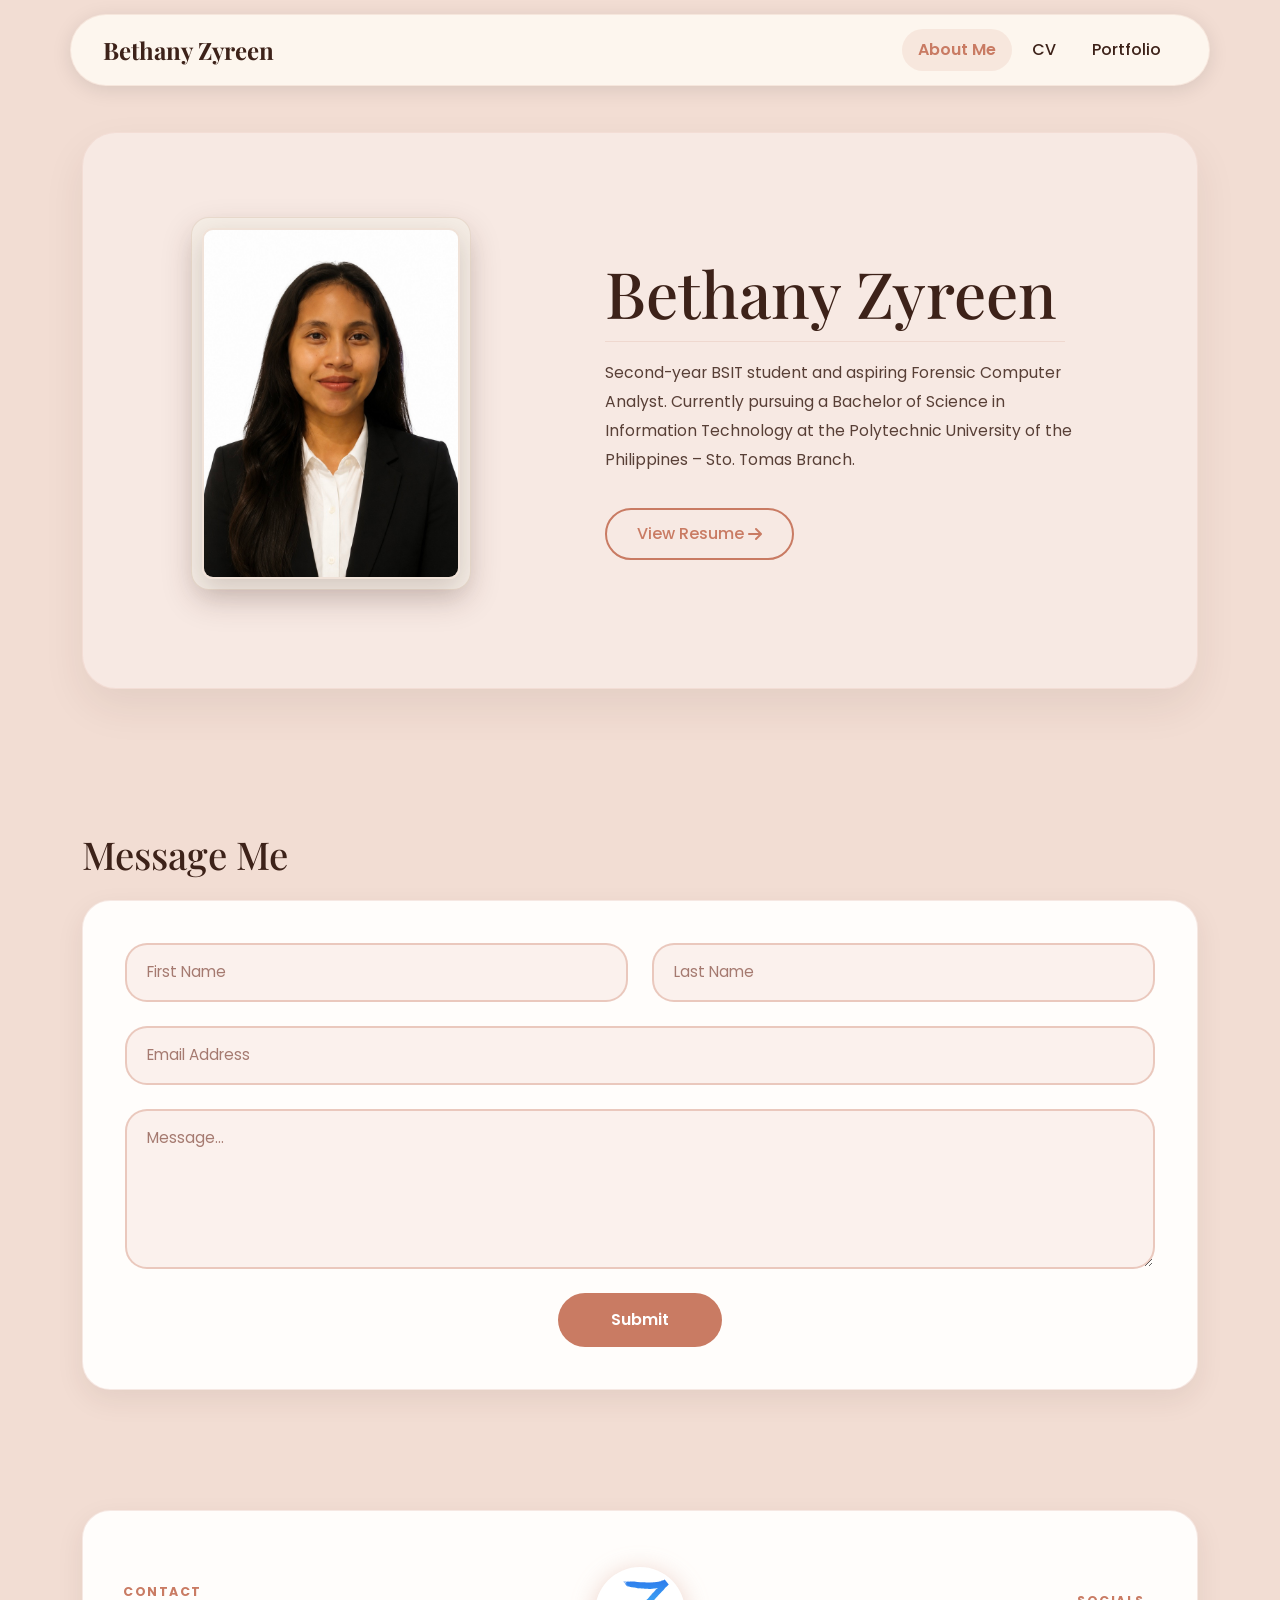
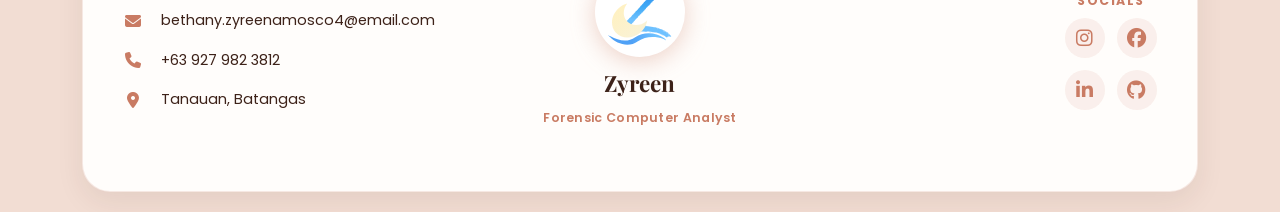
==== commit bc3d0871: "personal portfolio" ====
--- a/index.html
+++ b/index.html
@@ -4,11 +4,11 @@
 <head>
   <meta charset="UTF-8">
   <meta name="viewport" content="width=device-width, initial-scale=1.0">
-  <title> Zyreen – Portfolio</title>
+  <title>Zyreen – About</title>
   <link rel="icon" type="image/svg+xml" href="assets/img/Group13.svg">
   <link href="https://cdn.jsdelivr.net/npm/bootstrap@5.3.3/dist/css/bootstrap.min.css" rel="stylesheet">
   <link
-    href="https://fonts.googleapis.com/css2?family=Playfair+Display:wght@600;700&family=Italianno&family=Poppins:wght@300;400;500;600&display=swap"
+    href="https://fonts.googleapis.com/css2?family=Playfair+Display:wght@600;700&family=Poppins:wght@300;400;500;600&display=swap"
     rel="stylesheet">
   <link rel="stylesheet" href="https://cdnjs.cloudflare.com/ajax/libs/font-awesome/6.5.0/css/all.min.css">
   <link rel="stylesheet" href="assets/css/style.css">
@@ -19,7 +19,7 @@
   <!-- NAVBAR -->
   <nav class="navbar navbar-expand-lg fixed-top custom-nav">
     <div class="container">
-      <a class="navbar-brand logo" href="index.html"> Bethany Zyreen</a>
+      <a class="navbar-brand logo" href="index.html">Bethany Zyreen</a>
       <button class="navbar-toggler" type="button" data-bs-toggle="collapse" data-bs-target="#menu" aria-controls="menu"
         aria-expanded="false" aria-label="Toggle navigation">
         <span class="navbar-toggler-icon"></span>
@@ -40,7 +40,6 @@
       <div class="hero-flex">
 
         <div class="hero-photo-col">
-          <span class="hero-decor-circle" aria-hidden="true"></span>
           <div class="photo-frame">
             <div class="profile-wrapper">
               <img src="assets/img/pfpf.jpeg" alt="Profile" class="hero-image">
@@ -56,7 +55,7 @@
             Information Technology at the Polytechnic University of the Philippines – Sto. Tomas Branch.
           </p>
 
-          <a href="resume.html" class="btn btn-main hero-btn">View Resume</a>
+          <a href="resume.html" class="btn btn-main hero-btn">View Resume <i class="fas fa-arrow-right ms-1"></i></a>
         </div>
 
       </div>
--- a/assets/css/style.css
+++ b/assets/css/style.css
@@ -267,7 +267,7 @@
   gap: 8px;
   align-self: flex-start;
   margin-top: auto;
-  transition: all .25s ease;
+  transition: all 0.25s ease;
 }
 
 .btn-project:hover {
@@ -371,7 +371,7 @@
   border-radius: 50px;
   font-weight: 600;
   border: 1px solid transparent;
-  transition: transform 0.2s ease, opacity 0.2s ease, box-shadow 0.2s ease;
+  transition: transform 0.25s ease, opacity 0.25s ease, box-shadow 0.25s ease;
   position: relative;
   overflow: hidden;
 }
@@ -686,25 +686,6 @@
   gap: 14px;
 }
 
-.skill-bar-item {
-  display: flex;
-  flex-direction: column;
-  align-items: stretch;
-  gap: 10px;
-  padding: 16px 18px;
-  background: linear-gradient(135deg, #fffaf7 20%, #ffffff 65%);
-  border: 1px solid rgba(201, 123, 99, 0.14);
-  border-radius: 16px;
-  box-shadow: 0 8px 20px rgba(201, 123, 99, 0.08);
-  transition: transform 0.2s ease, box-shadow 0.2s ease, border-color 0.2s ease;
-}
-
-.skill-bar-item:hover {
-  transform: translateY(-2px);
-  border-color: rgba(201, 123, 99, 0.3);
-  box-shadow: 0 12px 26px rgba(201, 123, 99, 0.14);
-}
-
 .skill-bar-item span {
   display: flex;
   align-items: center;
@@ -836,17 +817,78 @@
 }
 
 /* ── PROJECT DETAIL PAGES ── */
+/* ── FOOTER LAYOUT FIX ── */
+.footer-card .row {
+  gap: 0;
+  position: relative;
+  align-items: center;
+}
+
+.footer-card .col-lg-4 {
+  display: flex;
+  flex-direction: column;
+  justify-content: center !important;
+}
+
+.footer-card .col-lg-4:nth-child(1) {
+  align-items: flex-start;
+}
+
+.footer-card .col-lg-4:nth-child(2) {
+  align-items: center;
+}
+
+.footer-card .col-lg-4:nth-child(3) {
+  align-items: flex-end;
+}
+
+.footer-card .col-lg-4:nth-child(3)>div {
+  display: flex;
+  flex-direction: column;
+  align-items: center;
+}
+
+.footer-card .col-md-6 p {
+  display: flex;
+  align-items: center;
+  gap: 8px;
+  margin-bottom: 10px;
+  font-size: 0.9rem;
+}
+
+.footer-card .col-md-6:first-child p strong {
+  min-width: 70px;
+}
+
+/* ── PROJECT DETAIL PAGES ── */
 .detail-hero {
   padding: 80px 20px 60px;
   text-align: center;
 }
 
+.project-screenshot {
+  overflow: hidden;
+  border-radius: 30px;
+  box-shadow: 0 8px 25px rgba(0, 0, 0, .12);
+  border: none !important;
+}
+
+.project-screenshot img {
+  width: 100%;
+  display: block;
+  object-fit: cover;
+}
+
 .sunset-hero {
   background: linear-gradient(160deg, #c97b63 0%, #d4886a 35%, #e8a87c 60%, #f2c97a 100%);
 }
 
 .furniture-hero {
-  background: linear-gradient(160deg, #c97b63 0%, #d4956a 40%, #e8b86a 75%, #f0c97a 100%);
+  background: linear-gradient(160deg, #b56b55 0%, #c97b63 35%, #d4956a 60%, #e8c278 100%);
+}
+
+.kodular-hero {
+  background: linear-gradient(160deg, #3d2219 0%, #c97b63 60%, #e8b4a0 100%);
 }
 
 .detail-hero-icon {
@@ -901,12 +943,13 @@
   display: inline-flex;
   align-items: center;
   gap: 8px;
-  transition: opacity .2s;
+  transition: opacity 0.25s ease, transform 0.25s ease;
 }
 
 .back-link:hover {
   opacity: 0.75;
   color: var(--accent);
+  transform: translateX(-3px);
 }
 
 .feature-card {
@@ -917,178 +960,7 @@
   border-radius: 20px;
   padding: 20px;
   height: 100%;
-}
-
-.feature-icon {
-  width: 46px;
-  height: 46px;
-  background: var(--accent);
-  border-radius: 12px;
-  display: flex;
-  align-items: center;
-  justify-content: center;
-  color: white;
-  font-size: 1.1rem;
-  flex-shrink: 0;
-}
-
-.feature-card h6 {
-  font-weight: 600;
-  margin-bottom: 6px;
-  font-size: 0.95rem;
-}
-
-.feature-card p {
-  font-size: 0.87rem;
-  color: #7a5a50;
-  margin: 0;
-  line-height: 1.6;
-}
-
-/* ── FOOTER LAYOUT FIX ── */
-.footer-card .row {
-  gap: 0;
-  position: relative;
-  align-items: center;
-}
-
-.footer-card .col-lg-4 {
-  display: flex;
-  flex-direction: column;
-  justify-content: center !important;
-}
-
-.footer-card .col-lg-4:nth-child(1) {
-  align-items: flex-start;
-}
-
-.footer-card .col-lg-4:nth-child(2) {
-  align-items: center;
-}
-
-.footer-card .col-lg-4:nth-child(3) {
-  align-items: flex-end;
-}
-
-.footer-card .col-lg-4:nth-child(3)>div {
-  display: flex;
-  flex-direction: column;
-  align-items: center;
-}
-
-.footer-card .col-md-6 p {
-  display: flex;
-  align-items: center;
-  gap: 8px;
-  margin-bottom: 10px;
-  font-size: 0.9rem;
-}
-
-.footer-card .col-md-6:first-child p strong {
-  min-width: 70px;
-}
-
-/* ── PROJECT DETAIL PAGES ── */
-.detail-hero {
-  padding: 80px 20px 60px;
-  text-align: center;
-}
-
-.project-screenshot {
-  overflow: hidden;
-  border-radius: 30px;
-  box-shadow: 0 8px 25px rgba(0, 0, 0, .12);
-  border: none !important;
-}
-
-.project-screenshot img {
-  width: 100%;
-  display: block;
-  object-fit: cover;
-}
-
-.sunset-hero {
-  background: linear-gradient(160deg, #c97b63 0%, #d4886a 35%, #e8a87c 60%, #f2c97a 100%);
-}
-
-.furniture-hero {
-  background:
-    linear-gradient(160deg, #b56b55 0%, #c97b63 35%, #d4956a 60%, #e8c278 100%);
-}
-
-.kodular-hero {
-  background: linear-gradient(160deg, #3d2219 0%, #c97b63 60%, #e8b4a0 100%);
-}
-
-
-.detail-hero-icon {
-  font-size: 3.5rem;
-  color: rgba(255, 255, 255, 0.9);
-  margin-bottom: 16px;
-  display: block;
-}
-
-.detail-hero-title {
-  font-family: 'Playfair Display', serif;
-  font-size: 2.8rem;
-  color: white;
-  margin-bottom: 8px;
-  text-shadow: 0 2px 10px rgba(0, 0, 0, 0.15);
-}
-
-.detail-hero-sub {
-  color: rgba(255, 255, 255, 0.88);
-  font-size: 1rem;
-  font-weight: 500;
-  margin-bottom: 10px;
-}
-
-.detail-hero-tagline {
-  color: rgba(255, 255, 255, 0.92);
-  font-style: italic;
-  font-size: 1rem;
-  margin-bottom: 20px;
-}
-
-.detail-badges {
-  display: flex;
-  gap: 10px;
-  justify-content: center;
-  flex-wrap: wrap;
-  margin-top: 10px;
-}
-
-.detail-badges .project-badge {
-  background: rgba(255, 255, 255, 0.3);
-  color: white;
-  border: 1px solid rgba(255, 255, 255, 0.5);
-  font-size: 0.82rem;
-}
-
-.back-link {
-  color: var(--accent);
-  font-weight: 600;
-  font-size: 0.9rem;
-  text-decoration: none;
-  display: inline-flex;
-  align-items: center;
-  gap: 8px;
-  transition: opacity .2s;
-}
-
-.back-link:hover {
-  opacity: 0.75;
-  color: var(--accent);
-}
-
-.feature-card {
-  display: flex;
-  gap: 16px;
-  align-items: flex-start;
-  background: #fdf6ee;
-  border-radius: 20px;
-  padding: 20px;
-  height: 100%;
+  transition: transform 0.25s ease, box-shadow 0.25s ease, border-color 0.25s ease;
 }
 
 .feature-icon {
@@ -1237,7 +1109,7 @@
   width: 90px;
   height: 90px;
   filter: drop-shadow(0 4px 12px rgba(201, 123, 99, 0.35));
-  transition: transform 0.3s ease;
+  transition: transform 0.25s ease;
 }
 
 .footer-logo-svg:hover {
@@ -1314,7 +1186,7 @@
   border-radius: 50%;
   color: var(--accent);
   font-size: 1.2rem;
-  transition: all 0.3s ease;
+  transition: all 0.25s ease;
   text-decoration: none;
 }
 
@@ -1360,7 +1232,7 @@
   color: var(--dark);
   text-decoration: none;
   font-size: 0.9rem;
-  transition: color 0.2s;
+  transition: color 0.25s ease;
 }
 
 .footer-nav-link:hover {
@@ -1551,7 +1423,7 @@
 
 .furniture-table tbody tr {
   border-bottom: 1px solid rgba(201, 123, 99, 0.12);
-  transition: background 0.2s ease;
+  transition: background 0.25s ease;
 }
 
 .furniture-table tbody tr:last-child {
@@ -1834,9 +1706,15 @@
 
 .screenshot-carousel .app-screenshot img {
   width: 100%;
-  height: auto;
-  object-fit: contain;
+  height: auto !important;
+  max-height: none !important;
+  object-fit: contain !important;
   display: block;
+}
+
+.screenshot-carousel .carousel-inner,
+.screenshot-carousel .carousel-item {
+  height: auto !important;
 }
 
 .screenshot-carousel .app-screenshot.is-portrait img {
@@ -1898,7 +1776,7 @@
   background: rgba(255, 253, 251, 0.85);
   box-shadow: 0 6px 16px rgba(61, 34, 25, 0.15);
   opacity: 0.9;
-  transition: opacity 0.2s ease, background 0.2s ease;
+  transition: opacity 0.25s ease, background 0.25s ease;
 }
 
 .screenshot-carousel .carousel-control-prev {
@@ -2099,7 +1977,7 @@
   font-weight: 600;
   text-decoration: none;
   font-family: 'Poppins', sans-serif;
-  transition: background 0.2s ease, color 0.2s ease, transform 0.2s ease;
+  transition: background 0.25s ease, color 0.25s ease, transform 0.25s ease;
 }
 
 .portfolio-link:hover {
@@ -2326,7 +2204,7 @@
   border-radius: 50px;
   padding: 9px 16px !important;
   margin-left: 4px;
-  transition: background 0.2s ease, color 0.2s ease, transform 0.2s ease;
+  transition: background 0.25s ease, color 0.25s ease, transform 0.25s ease;
 }
 
 .nav-link:hover,
@@ -2373,7 +2251,7 @@
 }
 
 .hero-section {
-  padding: 76px 0 72px;
+  padding: 32px 0 72px;
 }
 
 .hero-flex {
@@ -2668,20 +2546,18 @@
 /* ── SKILL ── */
 .skills-grid {
   display: grid;
-  grid-template-columns: repeat(3, 1fr);
+  grid-template-columns: repeat(auto-fit, minmax(280px, 1fr));
   gap: 28px;
 }
 
 @media (max-width: 991px) {
   .skills-grid {
-    grid-template-columns: repeat(2, 1fr);
     gap: 20px;
   }
 }
 
 @media (max-width: 575px) {
   .skills-grid {
-    grid-template-columns: 1fr;
     gap: 16px;
   }
 }
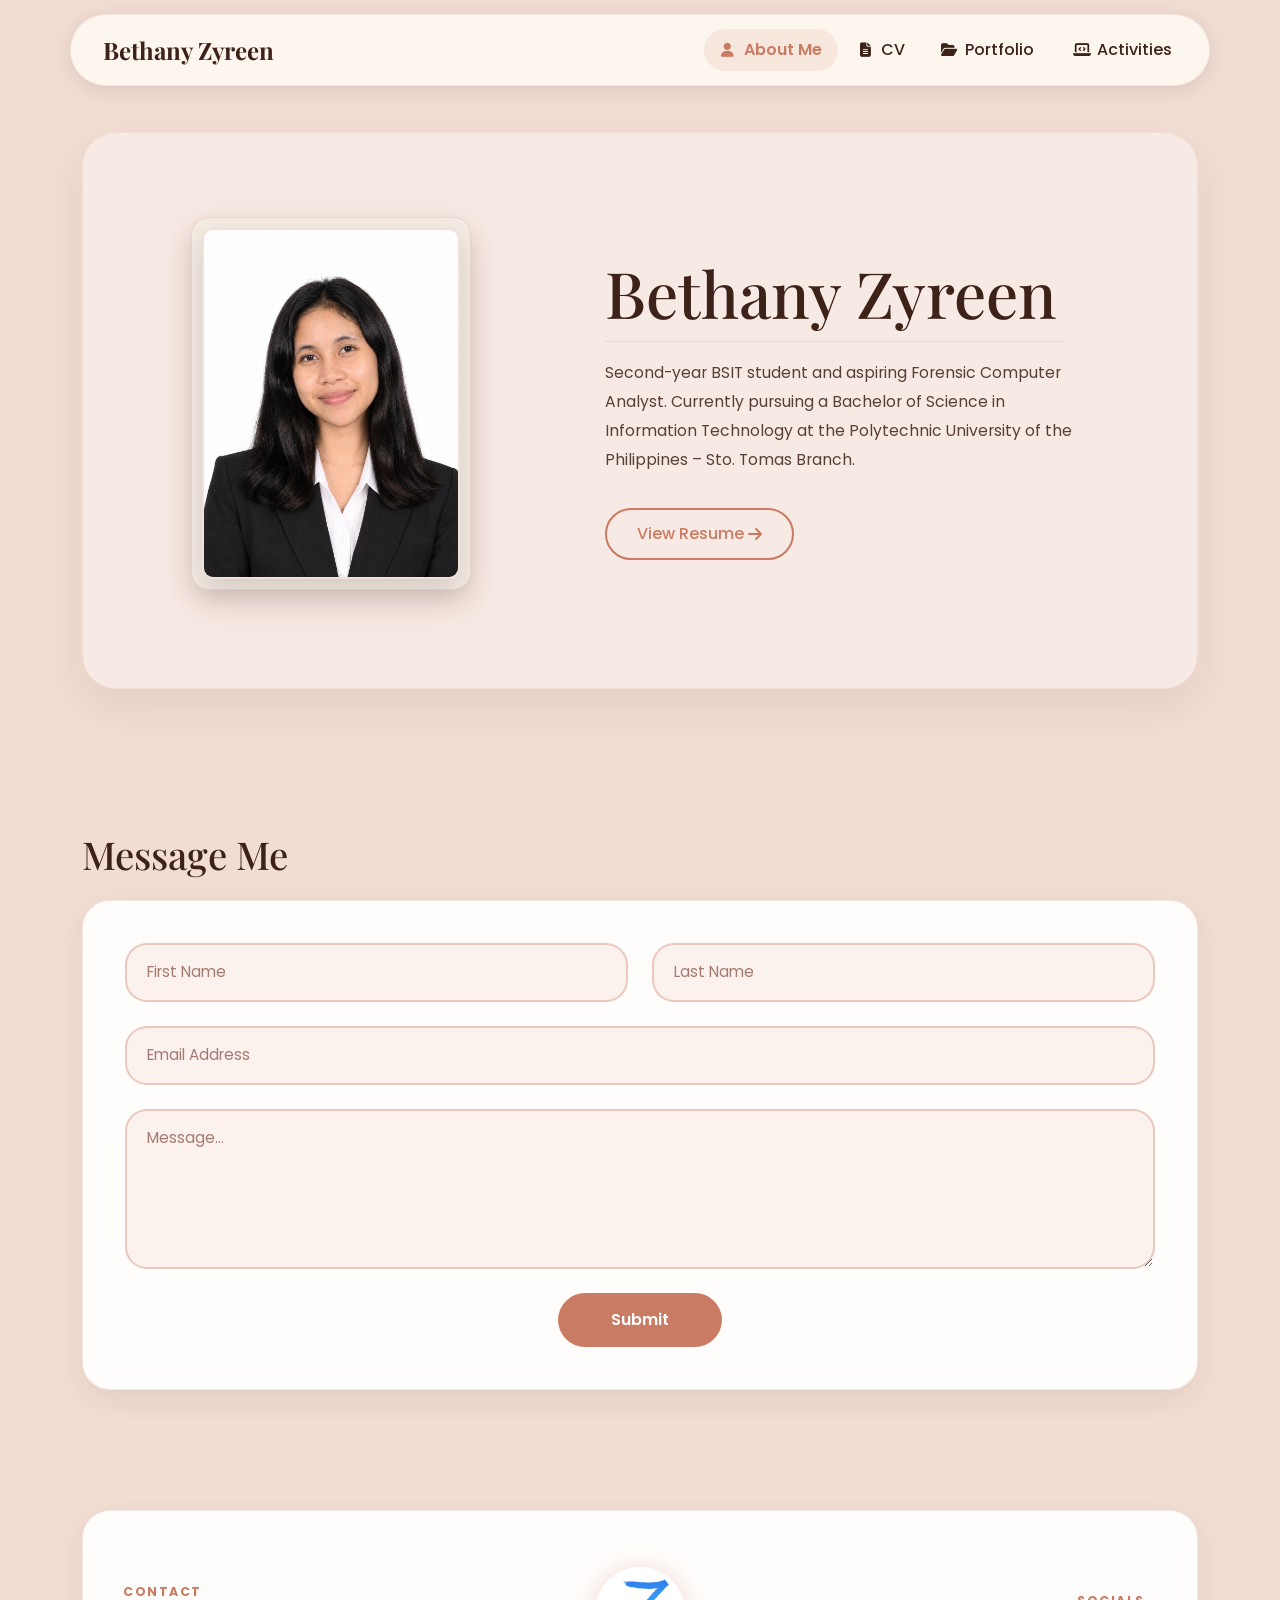
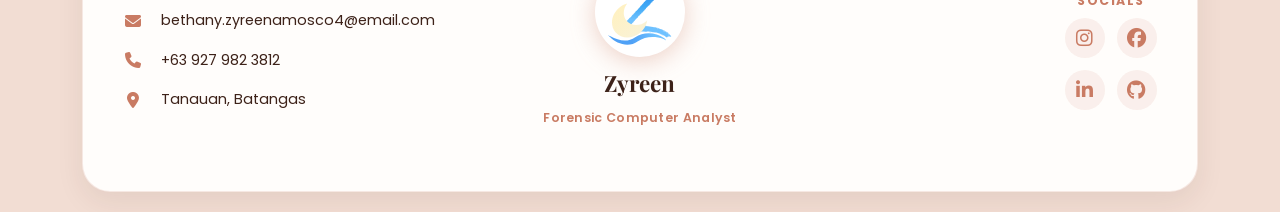
==== commit b903df8c: "activities folder" ====
--- a/index.html
+++ b/index.html
@@ -5,7 +5,7 @@
   <meta charset="UTF-8">
   <meta name="viewport" content="width=device-width, initial-scale=1.0">
   <title>Zyreen – About</title>
-  <link rel="icon" type="image/svg+xml" href="assets/img/Group13.svg">
+  <link rel="icon" type="image/svg+xml" href="assets/img/Group 20.svg">
   <link href="https://cdn.jsdelivr.net/npm/bootstrap@5.3.3/dist/css/bootstrap.min.css" rel="stylesheet">
   <link
     href="https://fonts.googleapis.com/css2?family=Playfair+Display:wght@600;700&family=Poppins:wght@300;400;500;600&display=swap"
@@ -26,9 +26,14 @@
       </button>
       <div class="collapse navbar-collapse" id="menu">
         <ul class="navbar-nav ms-auto">
-          <li class="nav-item"><a href="index.html" class="nav-link active">About Me</a></li>
-          <li class="nav-item"><a href="cv.html" class="nav-link">CV</a></li>
-          <li class="nav-item"><a href="portfolio.html" class="nav-link">Portfolio</a></li>
+          <li class="nav-item"><a href="index.html" class="nav-link active" aria-current="page"><i
+                class="fas fa-user nav-link-icon"></i><span data-text="About Me">About Me</span></a></li>
+          <li class="nav-item"><a href="cv.html" class="nav-link"><i
+                class="fas fa-file-lines nav-link-icon"></i><span data-text="CV">CV</span></a></li>
+          <li class="nav-item"><a href="portfolio.html" class="nav-link"><i
+                class="fas fa-folder-open nav-link-icon"></i><span data-text="Portfolio">Portfolio</span></a></li>
+          <li class="nav-item"><a href="activities.html" class="nav-link"><i
+                class="fas fa-laptop-code nav-link-icon"></i><span data-text="Activities">Activities</span></a></li>
         </ul>
       </div>
     </div>
@@ -42,7 +47,7 @@
         <div class="hero-photo-col">
           <div class="photo-frame">
             <div class="profile-wrapper">
-              <img src="assets/img/pfpf.jpeg" alt="Profile" class="hero-image">
+              <img src="assets/img/mm.jpeg" alt="Profile" class="hero-image">
             </div>
           </div>
         </div>
--- a/assets/css/style.css
+++ b/assets/css/style.css
@@ -439,7 +439,7 @@
   }
 }
 
-/* ── RESPONSIVE: TABLET ── */
+
 @media (max-width: 991px) {
   .project-grid {
     grid-template-columns: repeat(auto-fit, minmax(280px, 1fr));
@@ -455,7 +455,6 @@
   }
 }
 
-/* ── RESPONSIVE: MOBILE ── */
 @media (max-width: 767px) {
   .card-section {
     padding: 20px 16px;
@@ -670,7 +669,7 @@
   margin: 0;
 }
 
-/* ── SKILL BARS (CV Skills) ── */
+
 .skill-group-label {
   font-weight: 600;
   font-size: 0.85rem;
@@ -680,49 +679,7 @@
   margin-bottom: 16px;
 }
 
-.skill-bars {
-  display: flex;
-  flex-direction: column;
-  gap: 14px;
-}
-
-.skill-bar-item span {
-  display: flex;
-  align-items: center;
-  gap: 8px;
-  width: auto;
-  font-size: 0.9rem;
-  font-weight: 600;
-  color: var(--dark);
-}
-
-.skill-bar-item span::before {
-  content: "";
-  width: 9px;
-  height: 9px;
-  border-radius: 50%;
-  background: var(--accent);
-  box-shadow: 0 0 0 5px rgba(201, 123, 99, 0.12);
-  flex-shrink: 0;
-}
-
-.bar {
-  width: 100%;
-  height: 11px;
-  background: #f4e4dc;
-  border-radius: 50px;
-  overflow: hidden;
-  box-shadow: inset 0 1px 3px rgba(61, 34, 25, 0.08);
-}
-
-.fill {
-  height: 100%;
-  background: linear-gradient(90deg, var(--accent) 0%, #df9b7c 58%, #f0c97a 100%);
-  border-radius: 50px;
-  box-shadow: 0 3px 10px rgba(201, 123, 99, 0.25);
-}
-
-/* ── SUNSET PAGES EXPANDED CARD ── */
+
 .project-card--vertical {
   flex-direction: column;
 }
@@ -745,7 +702,7 @@
   line-height: 1.6;
 }
 
-/* About / section blocks inside card */
+
 .sp-block {
   margin-bottom: 22px;
 }
@@ -767,7 +724,7 @@
   margin-bottom: 8px;
 }
 
-/* Genre list */
+
 .sp-genres {
   display: flex;
   flex-direction: column;
@@ -794,7 +751,7 @@
   color: #7a5a50;
 }
 
-/* Feature pills */
+
 .sp-features {
   display: flex;
   flex-wrap: wrap;
@@ -816,8 +773,7 @@
   margin-right: 6px;
 }
 
-/* ── PROJECT DETAIL PAGES ── */
-/* ── FOOTER LAYOUT FIX ── */
+
 .footer-card .row {
   gap: 0;
   position: relative;
@@ -1039,7 +995,7 @@
   line-height: 1.7;
 }
 
-/* ── PROJECT CARD GRADIENT PANELS ── */
+/* ── PROJECT CARD PANELS ── */
 .furniture-panel {
   background: linear-gradient(160deg, #c97b63 0%, #d4956a 40%, #e8b86a 75%, #f0c97a 100%);
   display: flex;
@@ -1095,7 +1051,7 @@
   display: block;
 }
 
-/* ── FOOTER ENHANCED ── */
+
 .footer-center {
   display: flex;
   flex-direction: column;
@@ -1239,7 +1195,7 @@
   color: var(--accent);
 }
 
-/* ── FOOTER RESPONSIVE ── */
+
 @media (max-width: 1199px) {
   .footer-socials-icons {
     grid-template-columns: repeat(2, 40px);
@@ -1255,14 +1211,14 @@
     width: 100%;
   }
 
-  /* Contact stays at top */
+
   .col-lg-4:nth-child(1) {
     margin-bottom: 24px;
     border-bottom: 1px solid rgba(201, 123, 99, 0.08);
     padding-bottom: 24px;
   }
 
-  /* Socials move to right of contact on tablet */
+
   .col-lg-4:nth-child(3) {
     position: absolute;
     top: 28px;
@@ -1280,7 +1236,7 @@
     grid-template-columns: repeat(2, 40px);
   }
 
-  /* Logo centered at bottom */
+
   .col-lg-4:nth-child(2) {
     margin-top: 20px;
     padding-top: 20px;
@@ -1316,14 +1272,14 @@
     margin-bottom: 0;
   }
 
-  /* Contact at top */
+
   .col-lg-4:nth-child(1) {
     margin-bottom: 12px;
     padding-bottom: 12px;
     border-bottom: 1px solid rgba(201, 123, 99, 0.08);
   }
 
-  /* Socials on right, small */
+
   .col-lg-4:nth-child(3) {
     position: absolute;
     top: 20px;
@@ -1343,7 +1299,7 @@
     gap: 10px;
   }
 
-  /* Logo centered */
+
   .col-lg-4:nth-child(2) {
     margin-top: 18px;
     padding-top: 8px;
@@ -1398,7 +1354,7 @@
   }
 }
 
-/* ── FURNITURE PRODUCT COLLECTION TABLE ── */
+
 .furniture-table {
   width: 100%;
   border-collapse: collapse;
@@ -1570,7 +1526,7 @@
   box-shadow: var(--shadow-lift);
 }
 
-/* ── PORTFOLIO PANEL ICON ── */
+
 .panel-icon {
   font-size: 3.5rem;
   color: rgba(255, 255, 255, 0.85);
@@ -2179,6 +2135,11 @@
 
 .custom-nav {
   padding: 14px 12px;
+  /* pin header typography/colour so it is identical on pages that also load pages.css
+     (pages.css ships global body rules: 15px font-size, 1.6 line-height, --dark override) */
+  font-size: 1rem;
+  line-height: 1.5;
+  --dark: #3d2219;
 }
 
 .custom-nav .container {
@@ -2193,6 +2154,9 @@
   height: 42px;
   padding: 0;
   box-shadow: none;
+  position: relative;
+  overflow: hidden;
+  flex-shrink: 0;
 }
 
 .navbar-toggler:focus {
@@ -2201,10 +2165,43 @@
 
 .nav-link {
   position: relative;
+  display: flex;
+  align-items: center;
+  gap: 8px;
   border-radius: 50px;
   padding: 9px 16px !important;
   margin-left: 4px;
+  white-space: nowrap;
   transition: background 0.25s ease, color 0.25s ease, transform 0.25s ease;
+}
+
+/* reserve the bold (active) width so links never shift between pages */
+.nav-link span::after {
+  content: attr(data-text);
+  display: block;
+  height: 0;
+  overflow: hidden;
+  visibility: hidden;
+  font-weight: 600;
+  pointer-events: none;
+}
+
+.nav-link-icon {
+  width: 1.1em;
+  flex-shrink: 0;
+  font-size: 0.9rem;
+  text-align: center;
+}
+
+.logo {
+  white-space: nowrap;
+}
+
+/* keep the right-most pill visually balanced with the logo on the left */
+@media (min-width: 992px) {
+  .custom-nav .container {
+    padding-right: 20px !important;
+  }
 }
 
 .nav-link:hover,
@@ -2379,6 +2376,7 @@
 
   .navbar-collapse {
     padding-top: 12px;
+    padding-bottom: 4px;
   }
 
   .navbar-nav {
@@ -2693,61 +2691,104 @@
   font-size: 0.78rem;
 }
 
-    .zyreen-mobile-carousel {
-      width: 260px;
-      margin: 0 auto;
-      position: relative;
-    }
-
-    .zyreen-mobile-carousel .carousel-inner {
-      background: transparent;
-      box-shadow: none;
-      border-radius: 18px;
-      overflow: hidden;
-      width: 100%;
-    }
-
-    .zyreen-mobile-carousel .app-screenshot {
-      background: transparent;
-      line-height: 0;
-      display: block;
-    }
-
-    .zyreen-mobile-carousel .app-screenshot img {
-      display: block;
-      width: 100%;
-      height: auto;
-      object-fit: contain;
-      border-radius: 16px;
-      box-shadow: 0 8px 28px rgba(61, 34, 25, 0.15);
-    }
-    
-    .zyreen-mobile-carousel .carousel-control-prev,
-    .zyreen-mobile-carousel .carousel-control-next {
-      left: auto;
-      right: auto;
-      position: absolute;
-      top: 50%;
-      transform: translateY(-50%);
-      width: 40px;
-      height: 40px;
-      border-radius: 50%;
-      background: rgba(255, 253, 251, 0.95);
-      box-shadow: 0 4px 14px rgba(61, 34, 25, 0.14);
-      opacity: 1;
-    }
-
-    .zyreen-mobile-carousel .carousel-control-prev {
-      left: 10px;
-    }
-
-    .zyreen-mobile-carousel .carousel-control-next {
-      right: 10px;
-    }
-
-    /* dots centered under image */
-    .zyreen-mobile-carousel .carousel-indicators {
-      width: 100%;
-      margin-left: auto;
-      margin-right: auto;
-    }+.zyreen-mobile-carousel {
+  width: 260px;
+  margin: 0 auto;
+  position: relative;
+}
+
+.zyreen-mobile-carousel .carousel-inner {
+  background: transparent;
+  box-shadow: none;
+  border-radius: 18px;
+  overflow: hidden;
+  width: 100%;
+}
+
+.zyreen-mobile-carousel .app-screenshot {
+  background: transparent;
+  line-height: 0;
+  display: block;
+}
+
+.zyreen-mobile-carousel .app-screenshot img {
+  display: block;
+  width: 100%;
+  height: auto;
+  object-fit: contain;
+  border-radius: 16px;
+  box-shadow: 0 8px 28px rgba(61, 34, 25, 0.15);
+}
+
+.zyreen-mobile-carousel .carousel-control-prev,
+.zyreen-mobile-carousel .carousel-control-next {
+  left: auto;
+  right: auto;
+  position: absolute;
+  top: 50%;
+  transform: translateY(-50%);
+  width: 40px;
+  height: 40px;
+  border-radius: 50%;
+  background: rgba(255, 253, 251, 0.95);
+  box-shadow: 0 4px 14px rgba(61, 34, 25, 0.14);
+  opacity: 1;
+}
+
+.zyreen-mobile-carousel .carousel-control-prev {
+  left: 10px;
+}
+
+.zyreen-mobile-carousel .carousel-control-next {
+  right: 10px;
+}
+
+
+.zyreen-mobile-carousel .carousel-indicators {
+  width: 100%;
+  margin-left: auto;
+  margin-right: auto;
+}
+/* ── TALL PROJECT CARDS (Portfolio & Activities): image on top, cards side by side ── */
+.project-grid--tall {
+  grid-template-columns: repeat(2, minmax(0, 1fr));
+}
+
+.project-grid--tall .project-card {
+  flex-direction: column;
+}
+
+.project-grid--tall .project-image {
+  width: 100%;
+  height: 220px;
+  min-height: 220px;
+}
+
+.project-grid--tall .project-content {
+  padding: 24px 22px;
+}
+
+.project-grid--tall .project-content > .d-flex,
+.project-grid--tall .project-content > .btn-project {
+  margin-top: auto !important; /* beats Bootstrap's mt-3 so buttons align at the card bottom */
+}
+
+.project-grid--tall .project-content .d-flex.gap-2 {
+  flex-wrap: wrap;
+}
+
+@media (max-width: 767px) {
+  .project-grid--tall {
+    grid-template-columns: 1fr;
+  }
+
+  .project-grid--tall .project-image {
+    height: 190px;
+    min-height: 190px;
+  }
+}
+
+/* ── PROJECT DETAIL PAGES: no fixed navbar, so no top offset (navigation is the Back to Portfolio link) ── */
+body.detail-page {
+  padding-top: 0;
+}
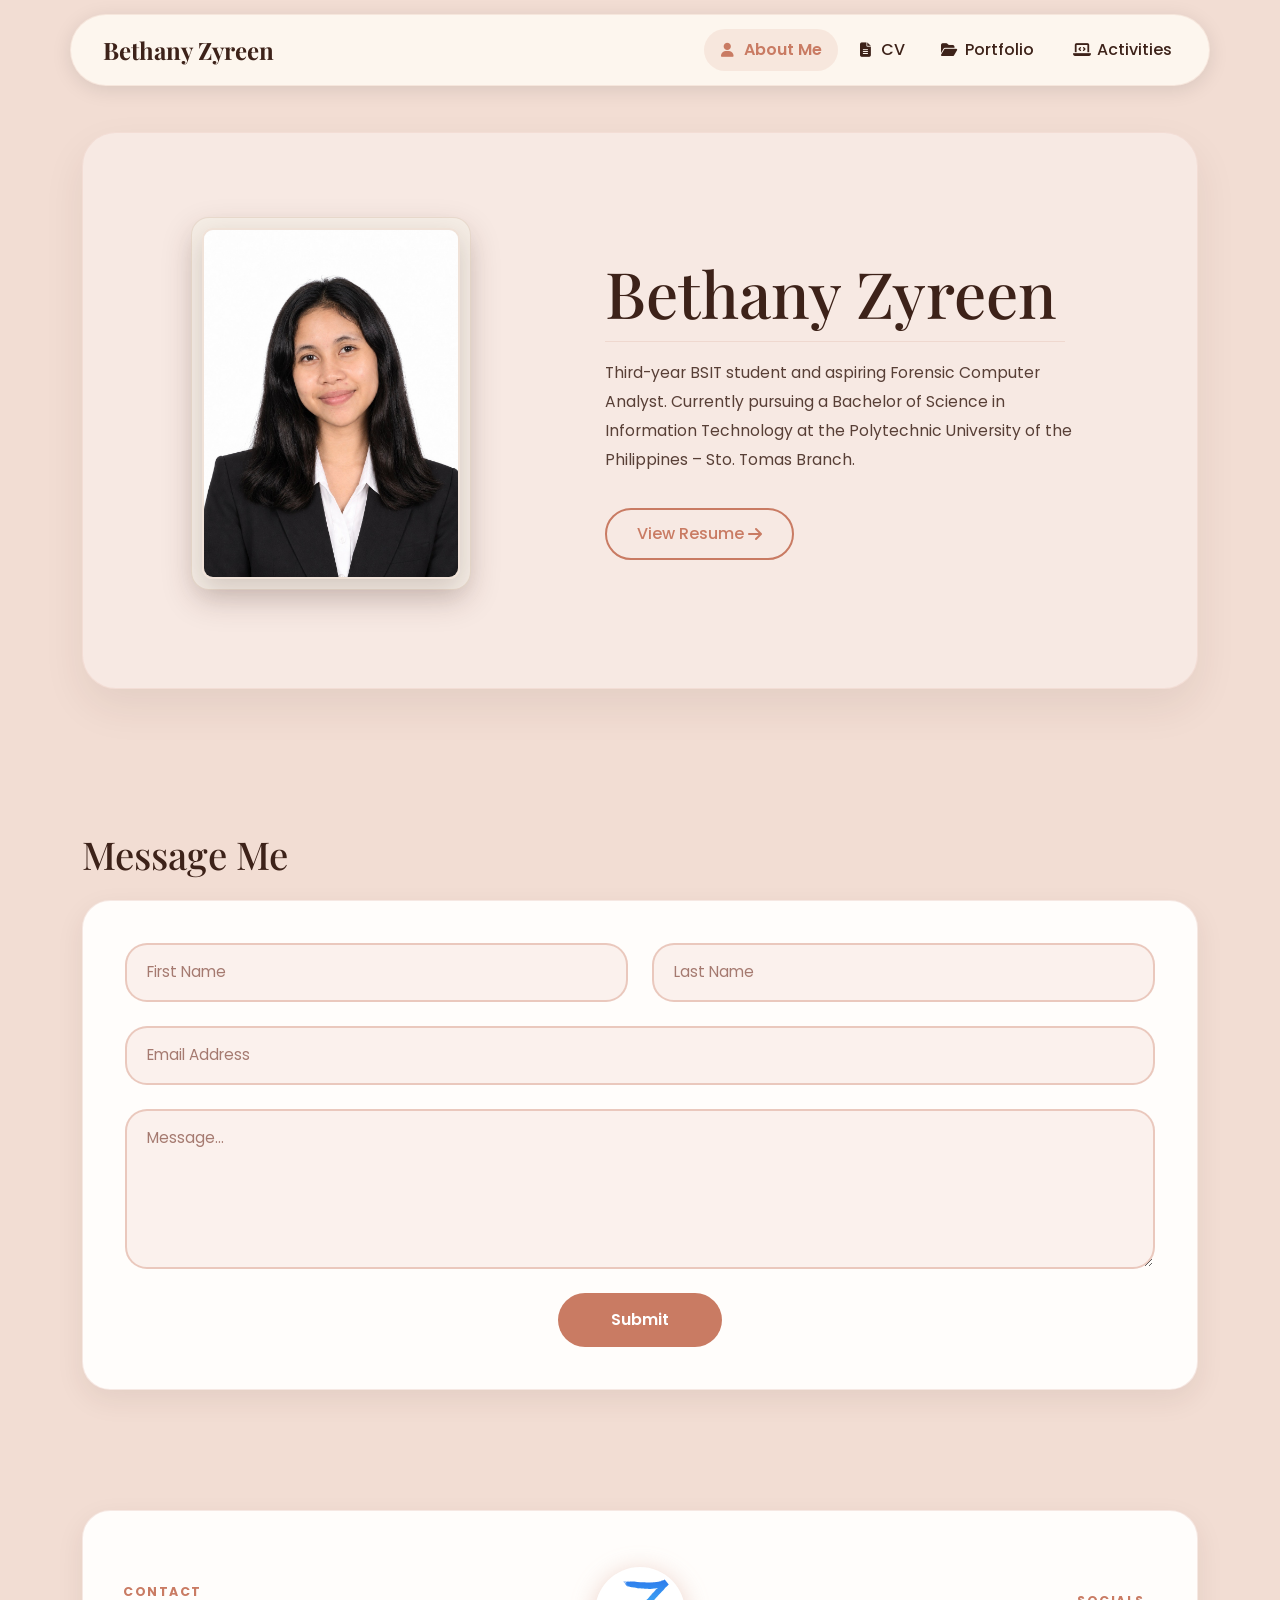
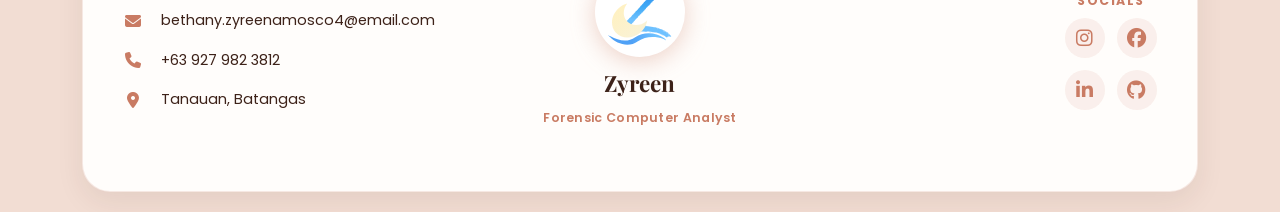
==== commit 85455e95: "fixed folder" ====
--- a/index.html
+++ b/index.html
@@ -56,7 +56,7 @@
           <h2 class="hero-name-script">Bethany Zyreen</h2>
           <div class="hero-divider"></div>
           <p class="hero-text">
-            Second-year BSIT student and aspiring Forensic Computer Analyst. Currently pursuing a Bachelor of Science in
+            Third-year BSIT student and aspiring Forensic Computer Analyst. Currently pursuing a Bachelor of Science in
             Information Technology at the Polytechnic University of the Philippines – Sto. Tomas Branch.
           </p>
 
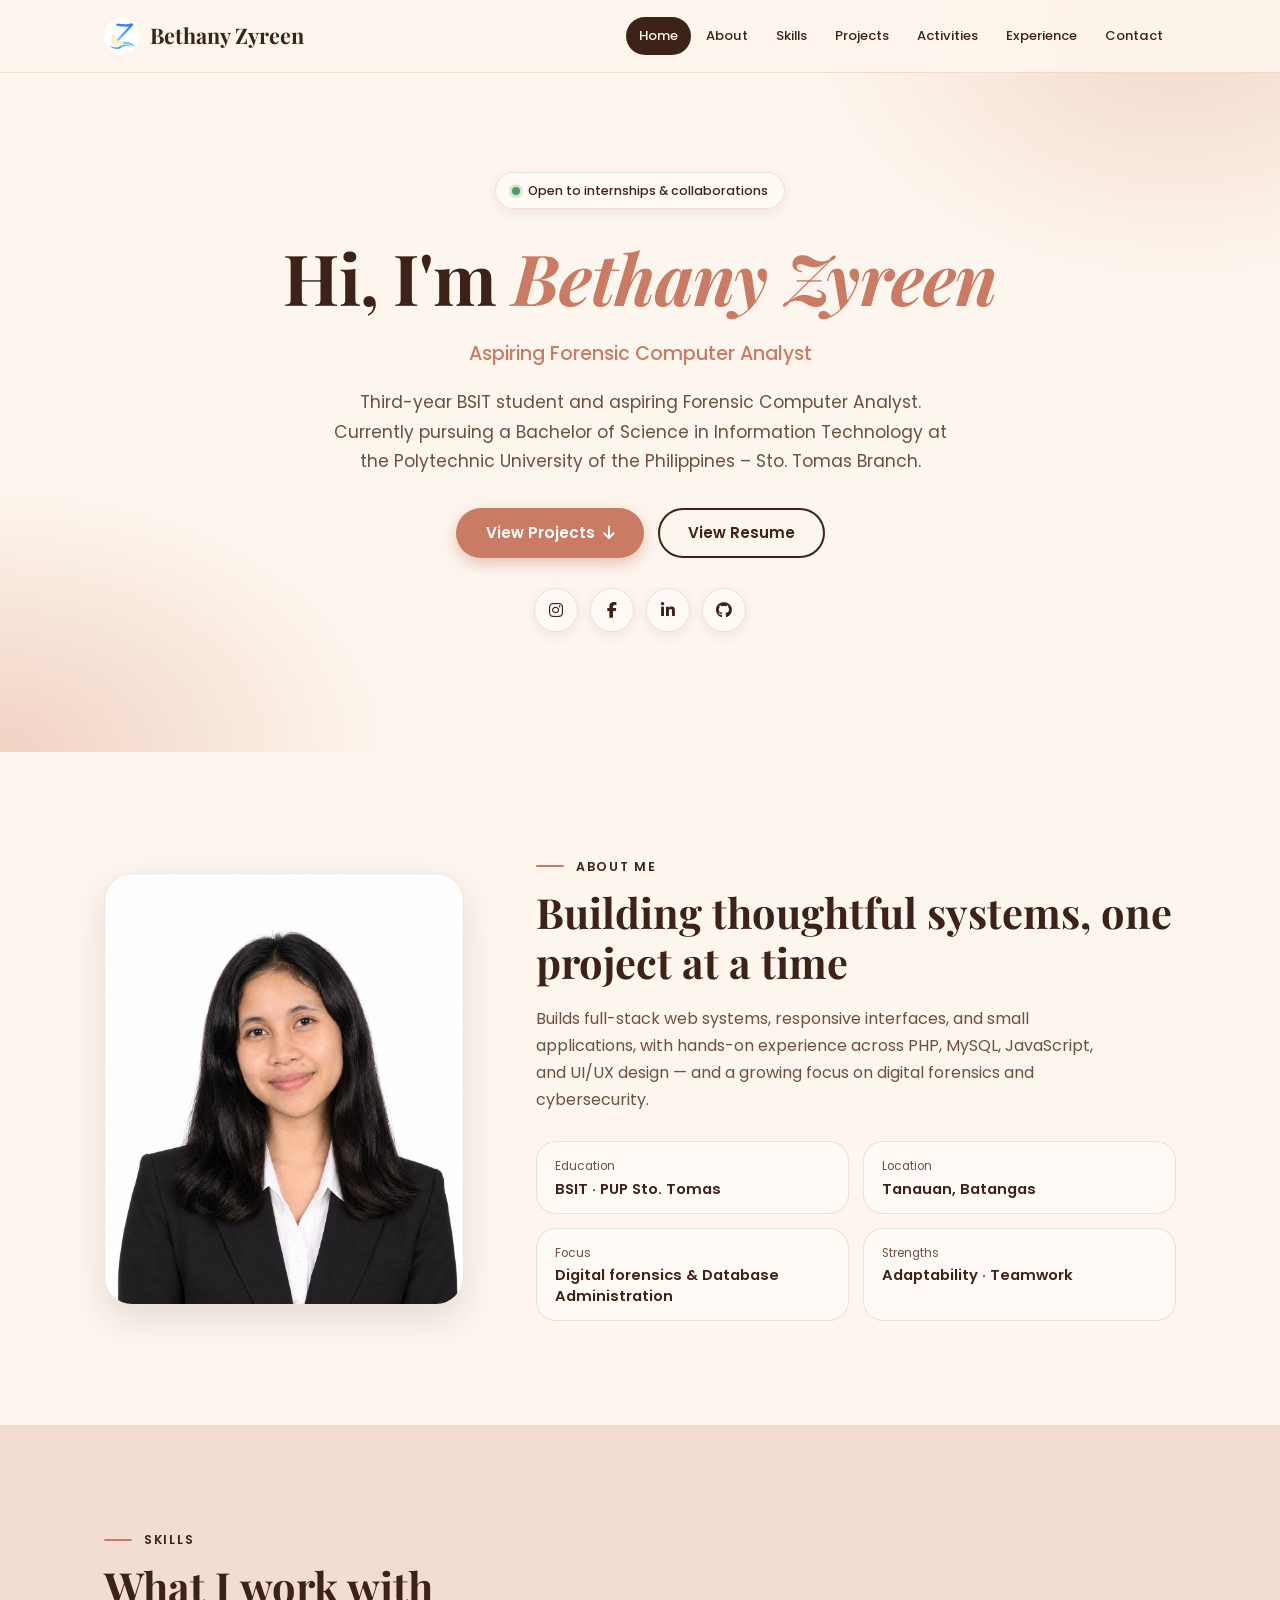
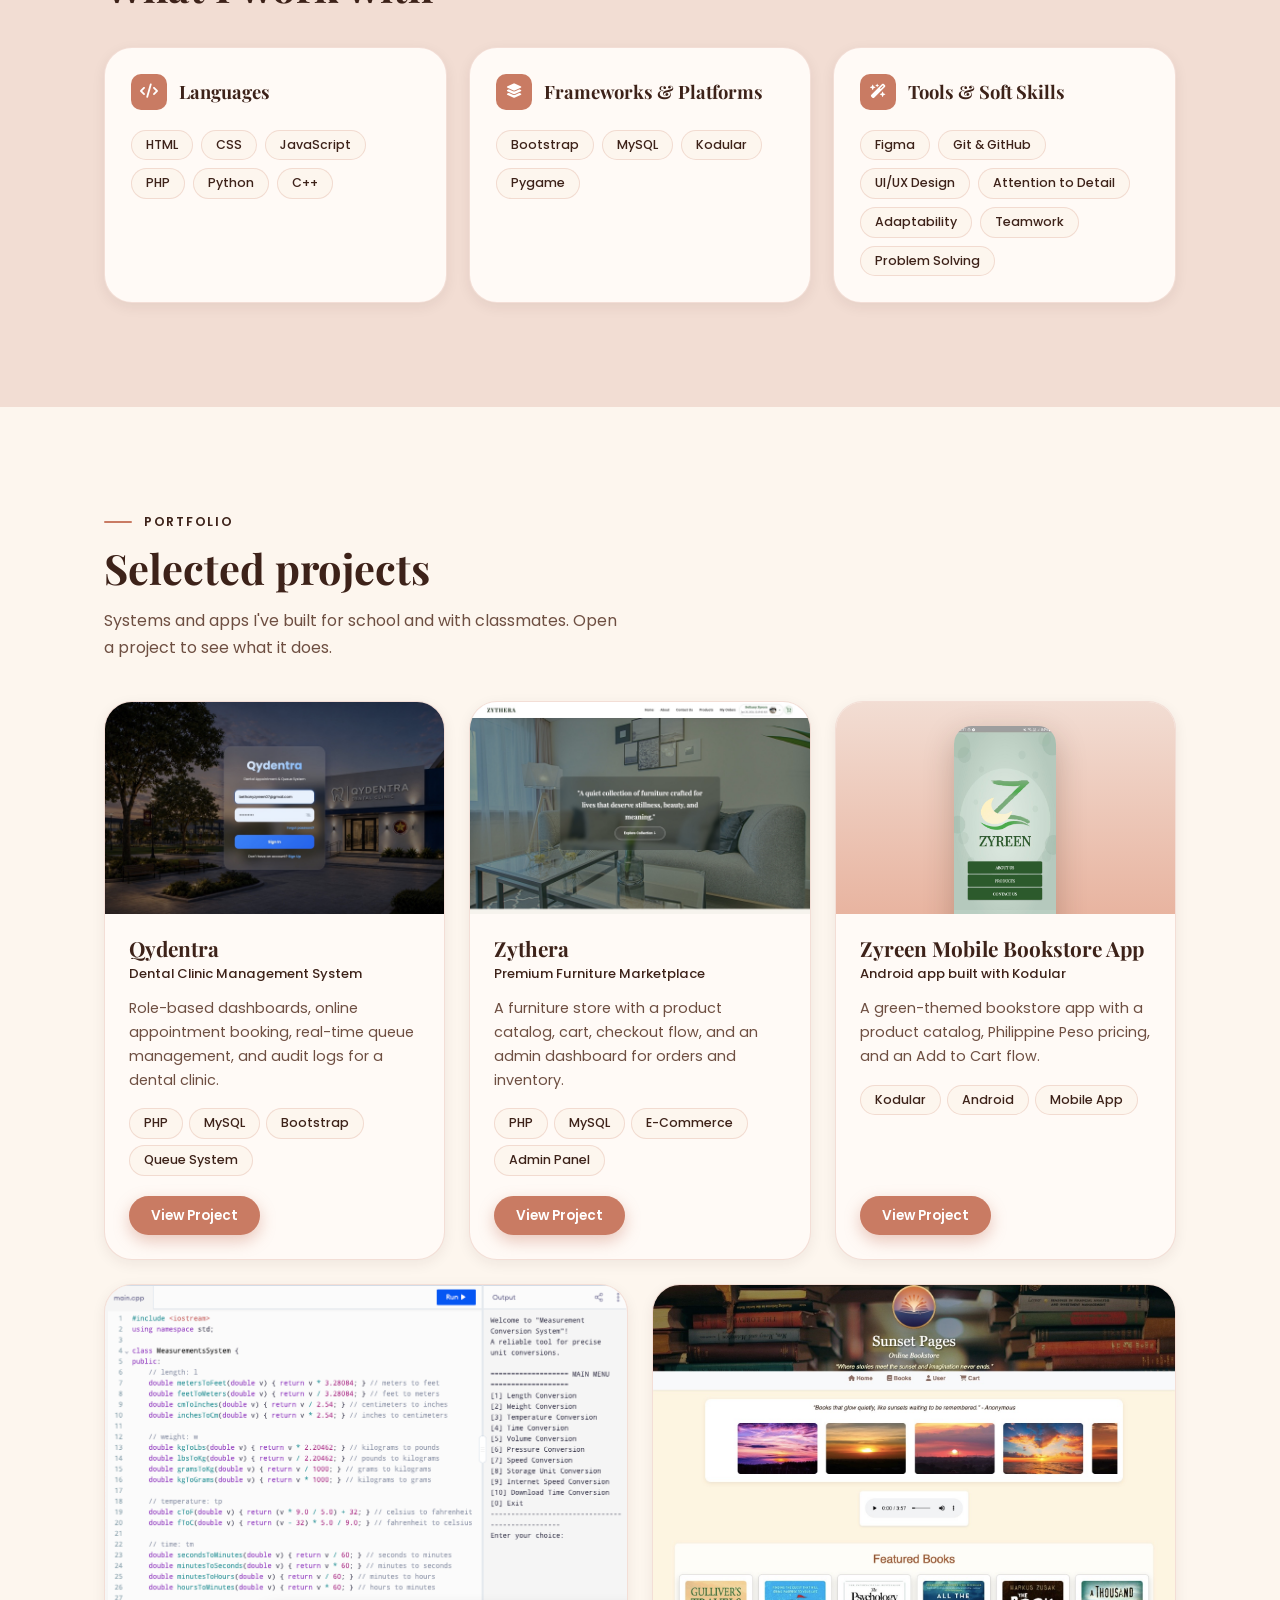
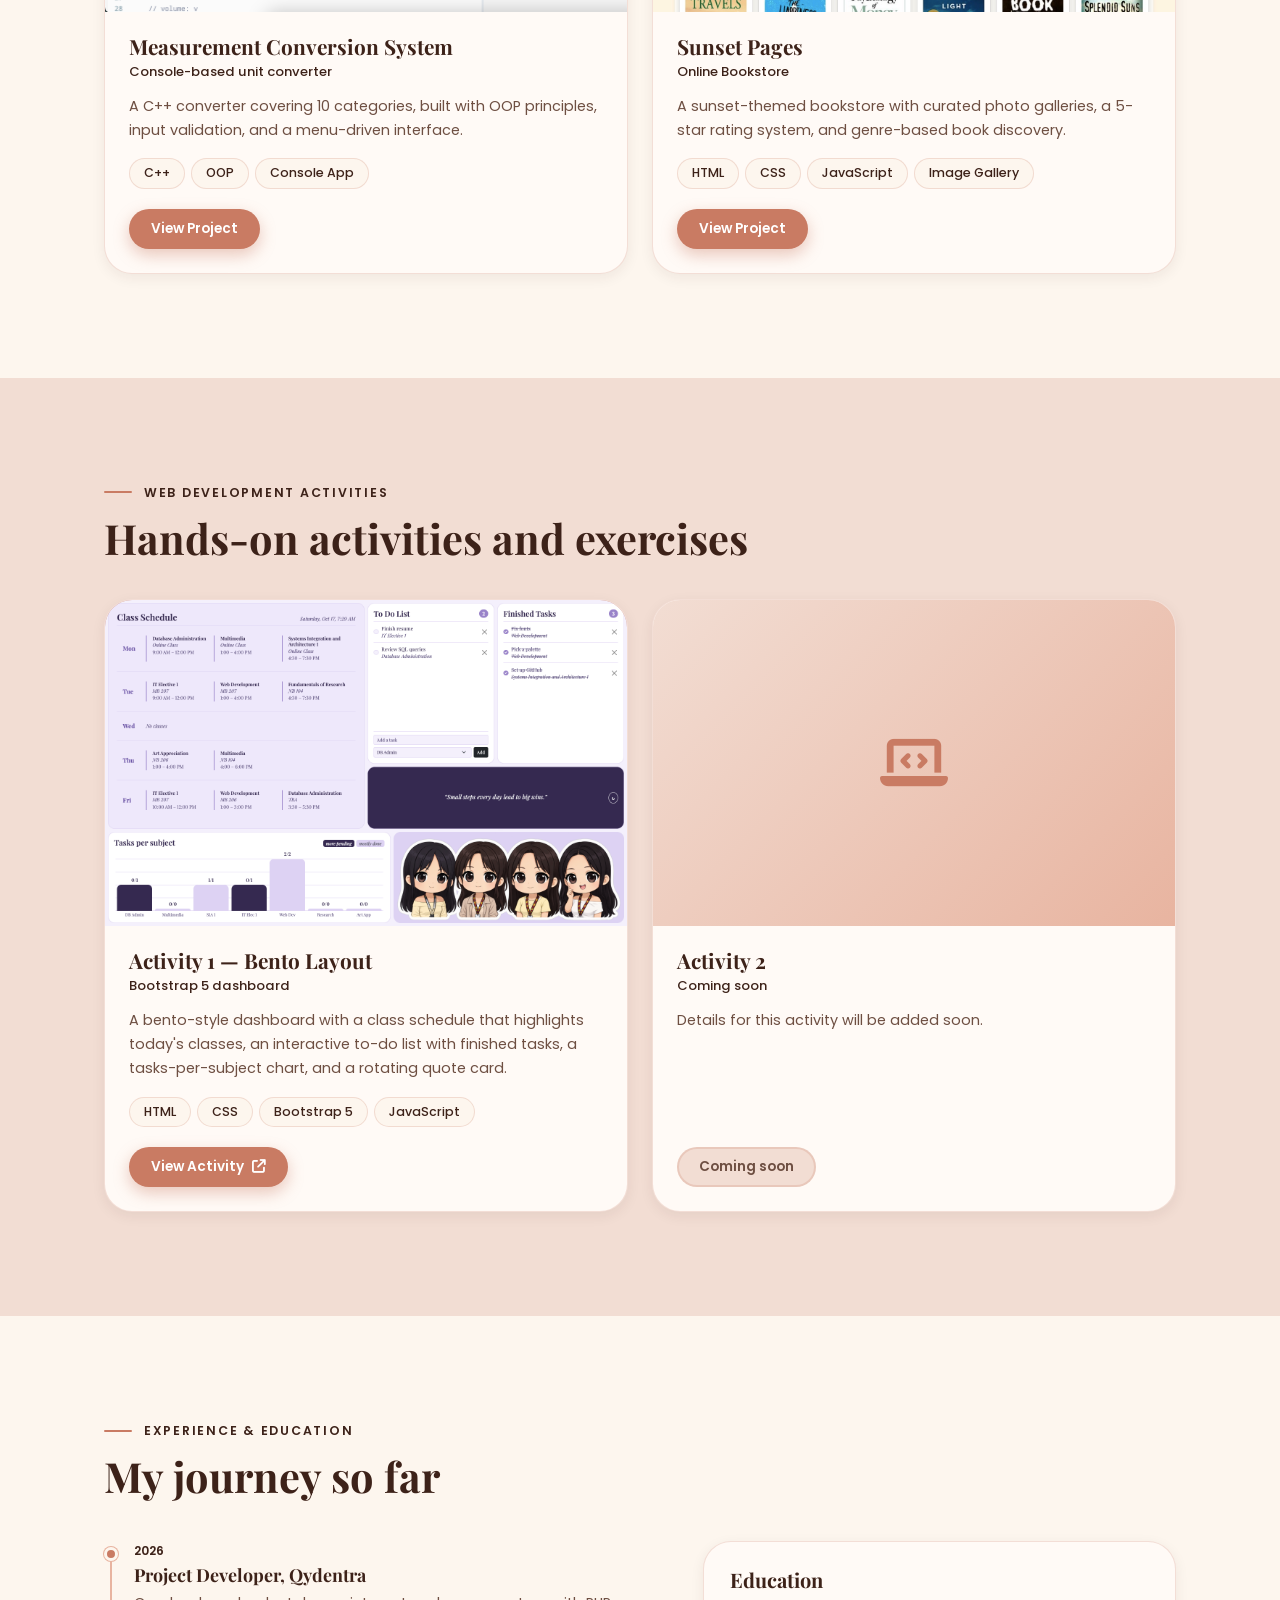
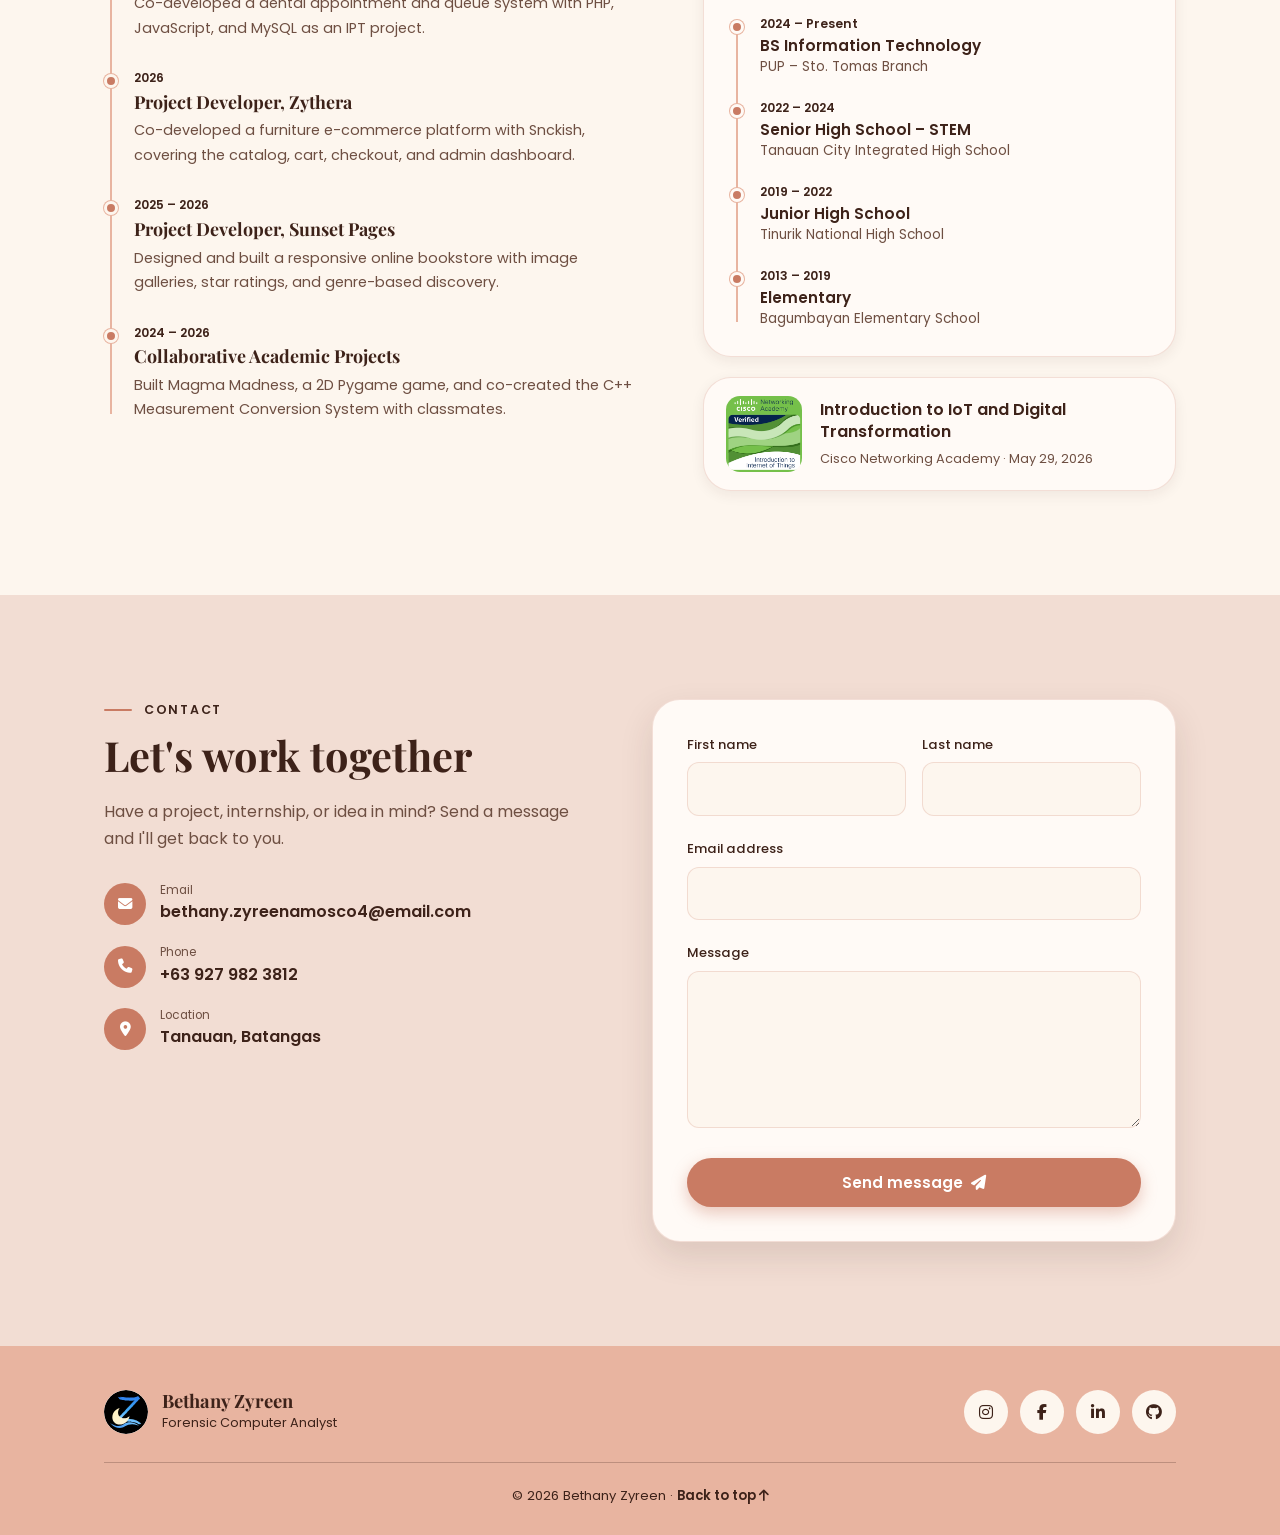
==== commit da950f03: "improved portfolio" ====
--- a/index.html
+++ b/index.html
@@ -4,149 +4,15 @@
 <head>
   <meta charset="UTF-8">
   <meta name="viewport" content="width=device-width, initial-scale=1.0">
-  <title>Zyreen – About</title>
-  <link rel="icon" type="image/svg+xml" href="assets/img/Group 20.svg">
-  <link href="https://cdn.jsdelivr.net/npm/bootstrap@5.3.3/dist/css/bootstrap.min.css" rel="stylesheet">
-  <link
-    href="https://fonts.googleapis.com/css2?family=Playfair+Display:wght@600;700&family=Poppins:wght@300;400;500;600&display=swap"
-    rel="stylesheet">
-  <link rel="stylesheet" href="https://cdnjs.cloudflare.com/ajax/libs/font-awesome/6.5.0/css/all.min.css">
-  <link rel="stylesheet" href="assets/css/style.css">
+  <title>Bethany Zyreen – Portfolio</title>
+  <link rel="icon" type="image/svg+xml" href="assets/img/Group13.svg">
+  <link rel="canonical" href="portfolio.html">
+  <meta http-equiv="refresh" content="0; url=portfolio.html">
+  <script>location.replace('portfolio.html' + location.hash);</script>
 </head>
 
 <body>
-
-  <!-- NAVBAR -->
-  <nav class="navbar navbar-expand-lg fixed-top custom-nav">
-    <div class="container">
-      <a class="navbar-brand logo" href="index.html">Bethany Zyreen</a>
-      <button class="navbar-toggler" type="button" data-bs-toggle="collapse" data-bs-target="#menu" aria-controls="menu"
-        aria-expanded="false" aria-label="Toggle navigation">
-        <span class="navbar-toggler-icon"></span>
-      </button>
-      <div class="collapse navbar-collapse" id="menu">
-        <ul class="navbar-nav ms-auto">
-          <li class="nav-item"><a href="index.html" class="nav-link active" aria-current="page"><i
-                class="fas fa-user nav-link-icon"></i><span data-text="About Me">About Me</span></a></li>
-          <li class="nav-item"><a href="cv.html" class="nav-link"><i
-                class="fas fa-file-lines nav-link-icon"></i><span data-text="CV">CV</span></a></li>
-          <li class="nav-item"><a href="portfolio.html" class="nav-link"><i
-                class="fas fa-folder-open nav-link-icon"></i><span data-text="Portfolio">Portfolio</span></a></li>
-          <li class="nav-item"><a href="activities.html" class="nav-link"><i
-                class="fas fa-laptop-code nav-link-icon"></i><span data-text="Activities">Activities</span></a></li>
-        </ul>
-      </div>
-    </div>
-  </nav>
-
-  <!-- HERO -->
-  <section class="hero-section">
-    <div class="container">
-      <div class="hero-flex">
-
-        <div class="hero-photo-col">
-          <div class="photo-frame">
-            <div class="profile-wrapper">
-              <img src="assets/img/mm.jpeg" alt="Profile" class="hero-image">
-            </div>
-          </div>
-        </div>
-
-        <div class="hero-text-col">
-          <h2 class="hero-name-script">Bethany Zyreen</h2>
-          <div class="hero-divider"></div>
-          <p class="hero-text">
-            Third-year BSIT student and aspiring Forensic Computer Analyst. Currently pursuing a Bachelor of Science in
-            Information Technology at the Polytechnic University of the Philippines – Sto. Tomas Branch.
-          </p>
-
-          <a href="resume.html" class="btn btn-main hero-btn">View Resume <i class="fas fa-arrow-right ms-1"></i></a>
-        </div>
-
-      </div>
-    </div>
-  </section>
-
-  <!-- CONTACT -->
-  <section class="section">
-    <div class="container">
-      <h2 class="section-title">Message Me</h2>
-      <div class="card-section">
-        <form action="https://formspree.io/f/xqeowqlp" method="POST">
-          <div class="row">
-            <div class="col-12 col-md-6 mb-4">
-              <input type="text" name="first_name" class="form-control custom-input" placeholder="First Name" required>
-            </div>
-            <div class="col-12 col-md-6 mb-4">
-              <input type="text" name="last_name" class="form-control custom-input" placeholder="Last Name" required>
-            </div>
-          </div>
-          <input type="email" name="email" class="form-control custom-input mb-4" placeholder="Email Address" required>
-          <textarea rows="5" name="message" class="form-control custom-input" placeholder="Message..."
-            required></textarea>
-          <div class="text-center mt-4">
-            <button class="btn btn-submit">Submit</button>
-          </div>
-        </form>
-      </div>
-    </div>
-  </section>
-
-  <!-- FOOTER -->
-  <footer>
-    <div class="container">
-      <div class="footer-card">
-        <div class="row g-4 align-items-center">
-
-          <div class="col-12 col-lg-4 order-1 order-lg-1">
-            <p class="footer-section-label">Contact</p>
-            <div class="footer-contact">
-              <p class="footer-contact-item"><i
-                  class="fas fa-envelope footer-icon"></i><span>bethany.zyreenamosco4@email.com</span></p>
-              <p class="footer-contact-item"><i class="fas fa-phone footer-icon"></i><span>+63 927 982 3812</span></p>
-              <p class="footer-contact-item"><i class="fas fa-map-marker-alt footer-icon"></i><span>Tanauan,
-                  Batangas</span></p>
-            </div>
-          </div>
-
-          <div class="col-12 col-lg-4 order-3 order-lg-2">
-            <div class="footer-center">
-              <img src="assets/img/Group 20.svg" alt="Zyreen Logo" class="footer-logo-svg">
-              <p class="footer-logo-name">Zyreen</p>
-              <p class="footer-logo-tagline">Forensic Computer Analyst</p>
-            </div>
-          </div>
-
-          <div class="col-12 col-lg-4 order-2 order-lg-3 d-flex justify-content-end">
-            <div>
-              <p class="footer-section-label">Socials</p>
-              <div class="footer-socials-icons">
-                <a href="https://instagram.com/zyrnchl" target="_blank" rel="noopener noreferrer"
-                  class="social-icon-btn" title="Instagram">
-                  <i class="fab fa-instagram"></i>
-                </a>
-                <a href="https://facebook.com/bethanyzyreen" target="_blank" rel="noopener noreferrer"
-                  class="social-icon-btn" title="Facebook">
-                  <i class="fab fa-facebook"></i>
-                </a>
-                <a href="https://www.linkedin.com/in/bethanyzyreenamosco" target="_blank" rel="noopener noreferrer"
-                  class="social-icon-btn" title="LinkedIn">
-                  <i class="fab fa-linkedin-in"></i>
-                </a>
-                <a href="https://github.com/bethanyzyreen" target="_blank" rel="noopener noreferrer"
-                  class="social-icon-btn" title="GitHub">
-                  <i class="fab fa-github"></i>
-                </a>
-              </div>
-            </div>
-          </div>
-        </div>
-      </div>
-    </div>
-  </footer>
-
-  <script src="https://cdn.jsdelivr.net/npm/bootstrap@5.3.3/dist/js/bootstrap.bundle.min.js"></script>
-  <script src="assets/js/script.js"></script>
+  <p><a href="portfolio.html">Continue to the portfolio</a></p>
 </body>
 
 </html>
